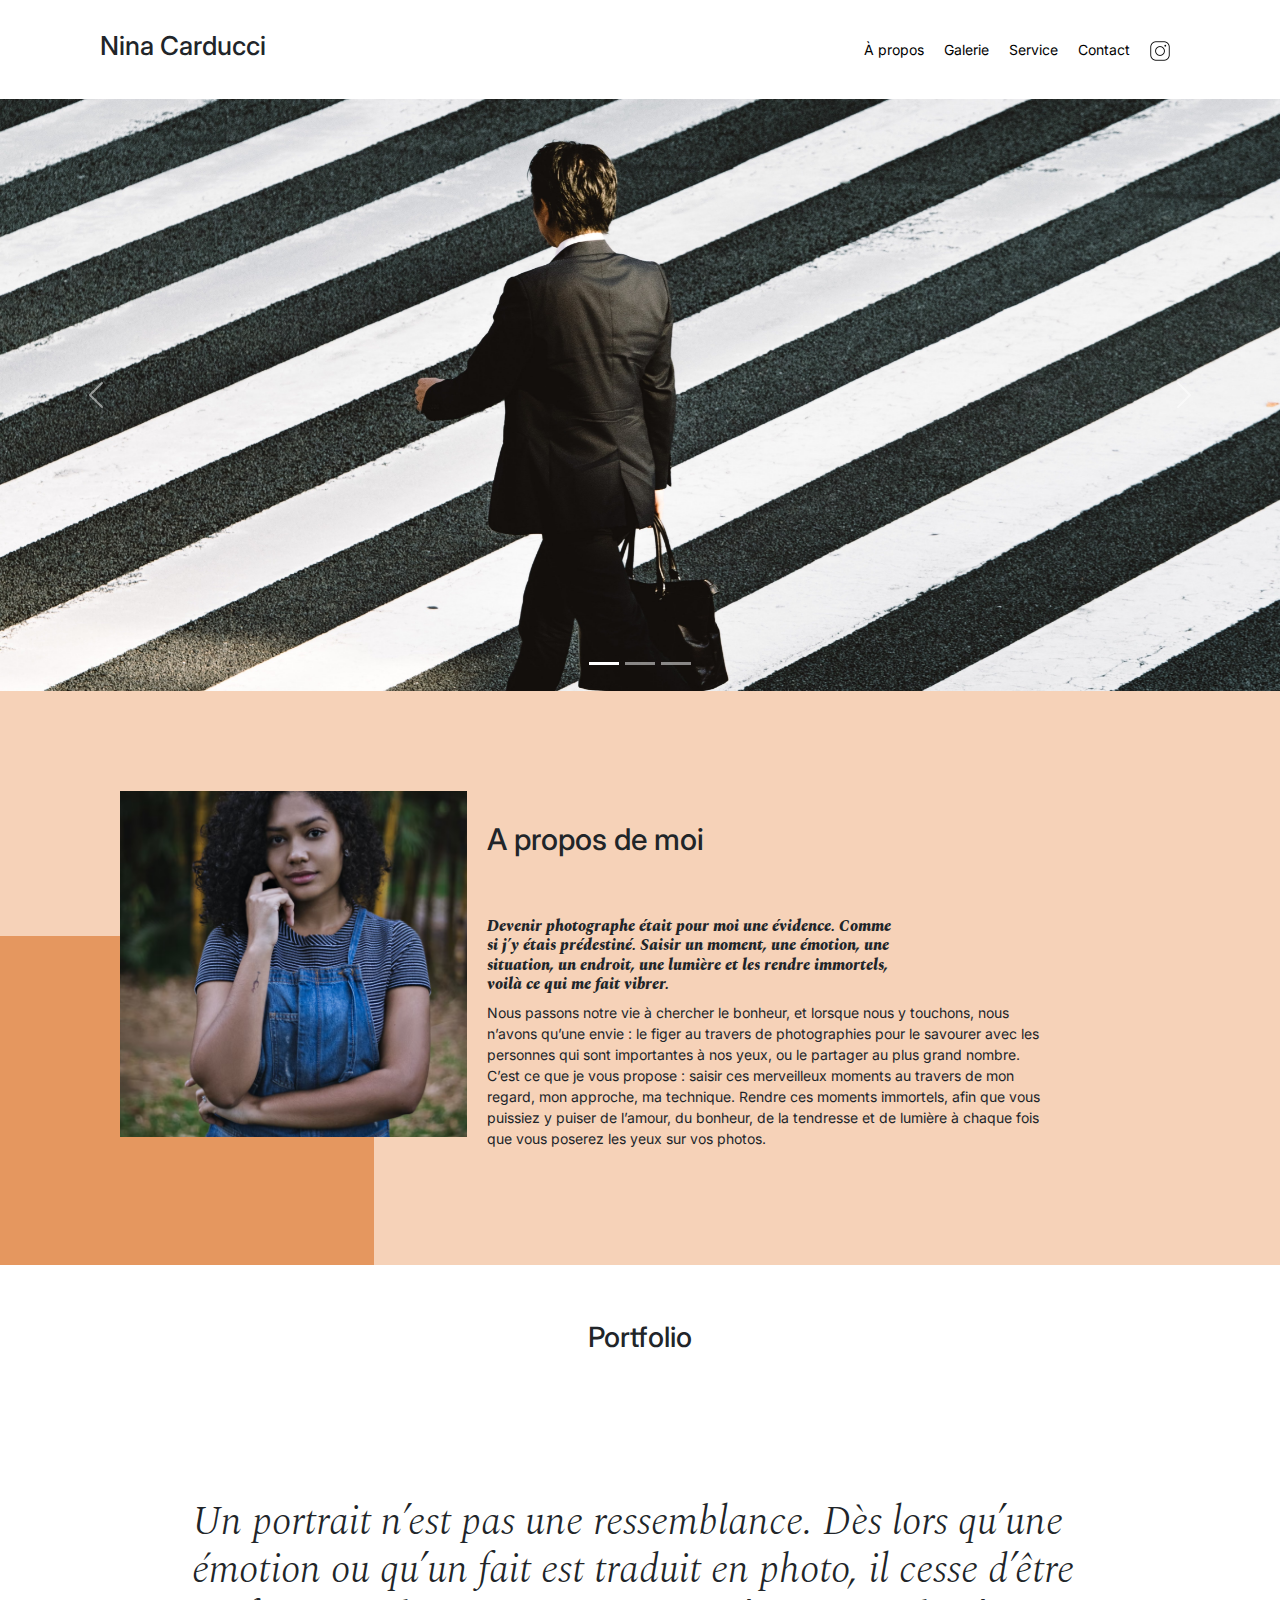
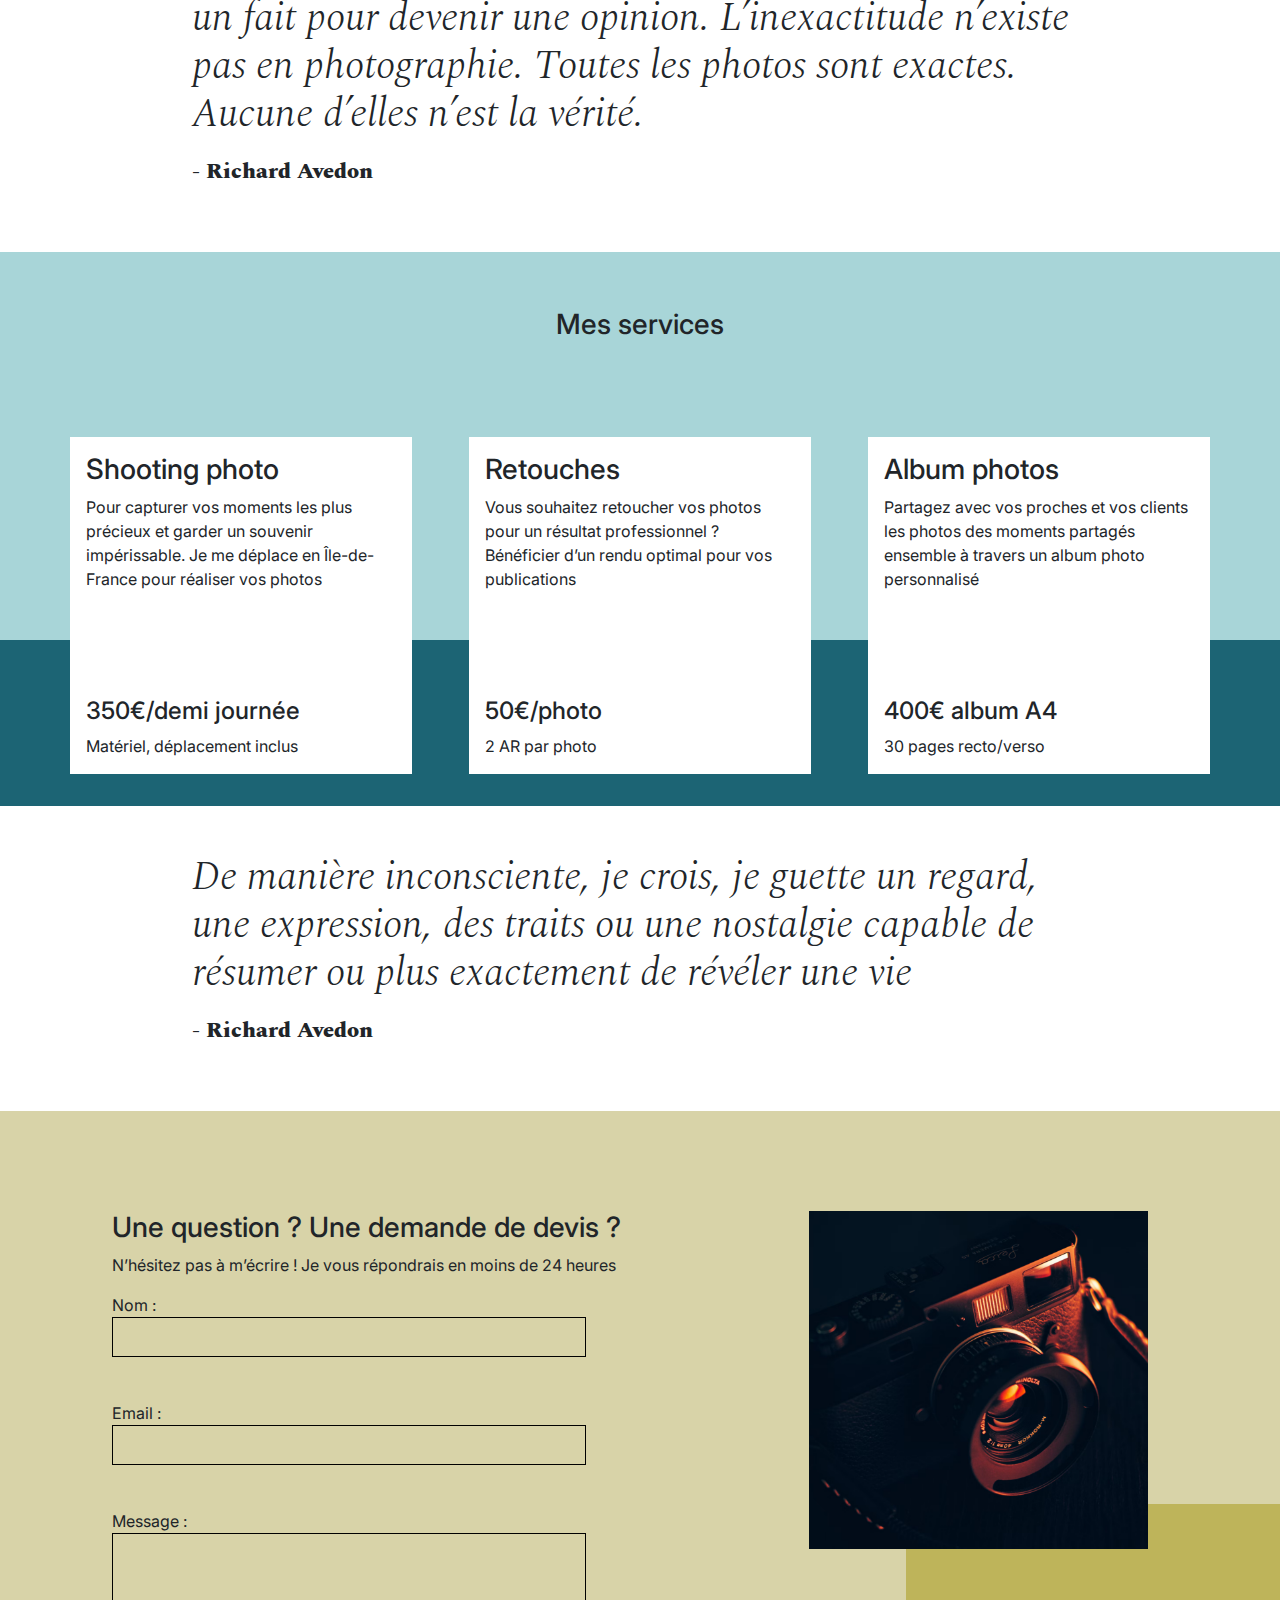
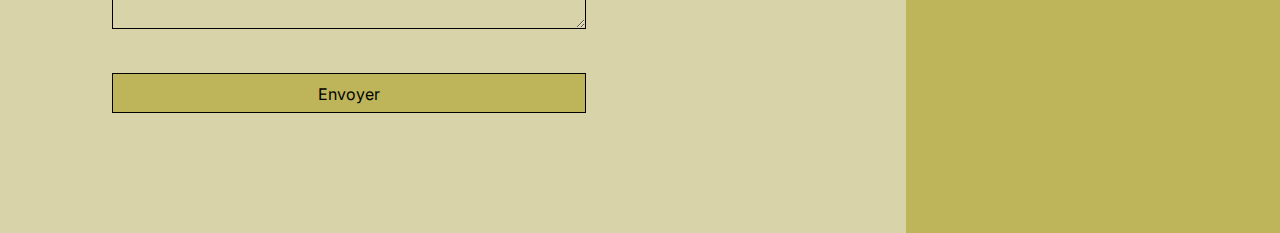
==== index.html @ 478007bf "first commit" ====
<!DOCTYPE html>
<html lang="fr">
<head>
	<meta name="viewport" content="width=device-width, initial-scale=1.0">
	<meta name="description" content="Explorez l'univers captivant de la photographie à travers l'objectif de Nina Carducci. Découvrez ses œuvres uniques et émouvantes, capturant la beauté et l'essence de moments précieux. Plongez dans ses portfolios pour un voyage visuel inoubliable.  ">
	<title>Nina Carducci - Photographe</title>
	<link rel="stylesheet" href="./assets/bootstrap/bootstrap.css">
	<link rel="stylesheet" href="./assets/style.css">
	<link rel="preconnect" href="https://fonts.googleapis.com">
	<link rel="preconnect" href="https://fonts.gstatic.com" crossorigin>
	<link href="https://fonts.googleapis.com/css2?family=Inter&family=Spectral:ital,wght@0,400;1,300;1,400;1,800&display=swap" rel="stylesheet">
	<meta charset="UTF-8">
	<script src="./assets/bootstrap/bootstrap.bundle.js"></script>
	<script src="https://code.jquery.com/jquery-3.4.1.min.js" integrity="sha256-CSXorXvZcTkaix6Yvo6HppcZGetbYMGWSFlBw8HfCJo=" crossorigin="anonymous"></script>
	<script src="./assets/maugallery.js"></script>
	<script src="./assets/scripts.js"></script>
</head>
<body>
<div class="top-header">
	<h3 class="name">Nina Carducci</h3>
	<div class="nav">   
		<ul>
			<li><a href="#about">À propos</a></li>
			<li><a href="#gallery">Galerie</a></li>
			<li><a href="#services">Service</a></li>
			<li><a href="#contact">Contact</a></li>
			<li><a class="social-link" href="https://www.instagram.com/ninacarducci.photo/?hl=fr" target="_blank"><img src="assets/images/instagram.png" alt="logo d'instagram"></a></li>
		</ul>
	</div>
</div>
<div id="header">

	<div id="carouselExampleIndicators" class="carousel slide" data-bs-ride="carousel">
		<div class="carousel-indicators">
			<button type="button" data-bs-target="#carouselExampleIndicators" data-bs-slide-to="0" class="active" aria-current="true" aria-label="Slide 1"></button>
			<button type="button" data-bs-target="#carouselExampleIndicators" data-bs-slide-to="1" aria-label="Slide 2"></button>
			<button type="button" data-bs-target="#carouselExampleIndicators" data-bs-slide-to="2" aria-label="Slide 3"></button>
		</div>
		<div class="carousel-inner">
			<div class="carousel-item active">
				<img src="./assets/images/slider/ryoji-iwata-wUZjnOv7t0g-unsplash.jpg" class="d-block w-100" alt="C'est un homme qui traverse une rue">
			</div>
			<div class="carousel-item">
				<img src="./assets/images/slider/nicholas-green-nPz8akkUmDI-unsplash.jpg" class="d-block w-100" alt="C'est une foule qui s'amuse à un concert">
			</div>
			<div class="carousel-item">
				<img src="./assets/images/slider/edward-cisneros-3_h6-1NPDGw-unsplash.jpg" class="d-block w-100" alt="Un couple de jeune mariée qui s'embrasse sur la piste de danse">
			</div>
		</div>
		<button class="carousel-control-prev" type="button" data-bs-target="#carouselExampleIndicators" data-bs-slide="prev">
			<span class="carousel-control-prev-icon" aria-hidden="true"></span>
			<span class="visually-hidden">Previous</span>
		</button>
		<button class="carousel-control-next" type="button" data-bs-target="#carouselExampleIndicators" data-bs-slide="next">
			<span class="carousel-control-next-icon" aria-hidden="true"></span>
			<span class="visually-hidden">Next</span>
		</button>
	</div>
</div>
<div id="about">
	<div class="picture left">
		<img src="./assets/images/nina.png" alt="Un portrait de Nina Carducci">
	</div>
	<div id="about-me">
		<h3 class="about-me__title">A propos de moi</h3>
		<h6 class="about-me__introduction">Devenir photographe était pour moi une évidence. Comme si j’y étais prédestiné. Saisir un moment, une émotion, une situation, un endroit, une lumière et les rendre immortels, voilà ce qui me fait vibrer.</h6>
		<p>Nous passons notre vie à chercher le bonheur, et lorsque nous y touchons, nous n’avons qu’une envie : le figer au travers de photographies pour le savourer avec les personnes qui sont importantes à nos yeux, ou le partager au plus grand nombre.
			C’est ce que je vous propose : saisir ces merveilleux moments au travers de mon regard, mon approche, ma technique. Rendre ces moments immortels, afin que vous puissiez y puiser de l’amour, du bonheur, de la tendresse et de lumière à chaque fois que vous poserez les yeux sur vos photos.</p>
	</div>
</div>
<div id="gallery">
	<h3 class="title">Portfolio</h3>
	<div class="container py-3">
		<div class="gallery" style="display: none">
			<img data-gallery-tag="Concert" class="gallery-item" src="./assets/images/gallery/concerts/aaron-paul-wnX-fXzB6Cw-unsplash.jpg" alt="C'est une salle de concert."/>
			<img data-gallery-tag="Entreprises" class="gallery-item" src="./assets/images/gallery/entreprise/ali-morshedlou-WMD64tMfc4k-unsplash.jpg" alt="Portrait d'un homme d'affaire."/>
			<img data-gallery-tag="Entreprises" class="gallery-item" src="./assets/images/gallery/entreprise/jason-goodman-tHO1_OuKbg0-unsplash.jpg" alt="Deux femmes assisent dans une réunion d'affaire."/>
			<img data-gallery-tag="Mariages" class="gallery-item" src="./assets/images/gallery/mariage/hannah-busing-RvF2R_qMpRk-unsplash.jpg" alt="Un couple marié se tenant les mains."/>
			<img data-gallery-tag="Portrait" class="gallery-item" src="./assets/images/gallery/portraits/ade-tunji-rVkhWWZFAtQ-unsplash.jpg" alt="Photographie d'un homme fermant les yeux."/>
			<img data-gallery-tag="Mariages" class="gallery-item" src="./assets/images/gallery/mariage/jakob-owens-SiniLJkXhMc-unsplash.jpg" alt="Un couple de jeune marié prenant la pose."/>
			<img data-gallery-tag="Portrait" class="gallery-item" src="./assets/images/gallery/portraits/nino-van-prattenburg--443cl1uR_8-unsplash.jpg" alt="Photographie d'une jeune femme."/>
			<img data-gallery-tag="Concert" class="gallery-item" src="./assets/images/gallery/concerts/austin-neill-hgO1wFPXl3I-unsplash.jpg" alt="Un artiste dans son concert"/>
			<img data-gallery-tag="Entreprises" class="gallery-item" src="./assets/images/gallery/entreprise/mateus-campos-felipe-Fsgzm8N0hIY-unsplash.jpg" alt="Une femme souriante travaillant sur son ordinateur."/>
		</div>
	</div>
	<div class="quote">
		<figure>
			<blockquote>
				<h1 class="quote__text">Un portrait n’est pas une ressemblance. Dès lors qu’une émotion ou qu’un fait est traduit en photo, il cesse d’être un fait pour devenir une opinion. L’inexactitude n’existe pas en photographie. Toutes les photos sont exactes. Aucune d’elles n’est la vérité.</h1>
			</blockquote>
			<figcaption class="quote__author">- Richard Avedon</figcaption>
		</figure>
	</div>
</div>
<div id="services">
	<h3 class="title">Mes services</h3>
	<div class="container">
		<div class="service">
			<div class="service__description">
				<h3>Shooting photo</h3>
				<p>Pour capturer vos moments les plus précieux et garder un souvenir impérissable. Je me déplace en Île-de-France pour réaliser vos photos</p>
			</div>
			<div class="service__price">
				<h4>350€/demi journée</h4>
				<span>Matériel, déplacement inclus</span>
			</div>

		</div>
		<div class="service">
			<div class="service__description">
				<h3>Retouches</h3>
				<p>Vous souhaitez retoucher vos photos pour un résultat professionnel ? Bénéficier d’un rendu optimal pour vos publications</p>
			</div>
			<div class="service__price">
				<h4>50€/photo</h4>
				<span>2 AR par photo</span>
			</div>
		</div>
		<div class="service">
			<div class="service__description">
				<h3>Album photos</h3>
				<p>Partagez avec vos proches et vos clients les photos des moments partagés ensemble à travers un album photo personnalisé</p>
			</div>
			<div class="service__price">
				<h4>400€ album A4</h4>
				<span>30 pages recto/verso</span>
			</div>
		</div>
	</div>
</div>
<div class="quote">
	<figure>
		<blockquote>
			<h1 class="quote__text">De manière inconsciente, je crois, je guette un regard, une expression, des traits ou une nostalgie capable de résumer ou plus exactement de révéler une vie</h1>
		</blockquote>
		<figcaption class="quote__author">- Richard Avedon</figcaption>
	</figure>
</div>
<div id="contact">
	<div class="container">
		<div class="form-container">
			<h3>Une question ? Une demande de devis ?</h3>
			<p> N’hésitez pas à m’écrire ! Je vous répondrais en moins de 24 heures</p>
			<form action="" method="post">
				<label for="nom">Nom :</label>
				<input type="text" name="nom" id="nom">
				<br>
					<label for="email">Email :</label>
					<input type="email" name="email" id="email">
				<br>
					<label for="message">Message :</label>
					<textarea name="message" id="message" cols="30" rows="10"></textarea>
				<br>
				<input type="submit" value="Envoyer"/>
			</form>
		</div>
		<div class="picture right">
			<img src="./assets/images/camera.png" alt="C'est un appareil photo">
		</div>
	</div>
</div>
</body>
</html>
---- assets/style.css ----
body {
	max-width: 1920px;
	margin: auto;
}
* {
	font-family: 'Inter';
	font-style: normal;
}
.top-header {
	background-color: white;
	position: sticky;
	top:0;
	z-index: 1000;
	display: flex;
	justify-content: space-between;
	padding-inline: 100px;
	padding-block: 30px;
	align-items: center;
}

.top-header .name {
	font-size: 26px;
}

.nav ul {
	display: flex;
	list-style-type: none;
	font-size: 14px;
	margin-bottom: 0;
}

.nav li {
	padding-inline: 10px;
}

.nav a {
	text-decoration: none;
	color: #000
}

.social-link img {
	width: 20px;
}

#about {
	display: flex;
	background-color: #F6D2B8;
	padding-inline: 100px;
	padding-block: 100px;
	position: relative;
}

.picture.left::before {
	content: ' ';
	background-color: #E5975F;
	width: 374px;
	height: 329px;
	position: absolute;
	bottom: 0;
	left: 0;
	z-index: -1;
}

.picture {
	flex: 1;
	margin: 0 20px;
	z-index: 0;
}

.picture img {
	width: 100%;

}
#about-me {
	flex: 2
}
.about-me__title {
	margin-top: 1em;
	margin-bottom: 60px;
	font-size: 30px;
}
.about-me__introduction {
	font-family: 'Spectral';
	font-weight: 800;
	font-style: italic;
	width: 60%;
}
#about-me p {
	width: 80%;
	font-size: 14px;
}

#gallery {
	/*	min-height: 100vh; */
}
.title{
	text-align: center;
	padding-block: 2em;
}
.gallery .nav {
	justify-content: center;
}
.nav-pills .nav-link.active, .nav-pills .show > .nav-link {
	color: #fff;
	background-color: #BEB45A;
	border-radius:0 ;
}
.nav-pills .nav-link {
	color: #000
}
.item-column {
	position: relative;
	margin-bottom: 0 !important;
	padding: 0;
}
.item-column::after{
	content: "";
	display: block;
	padding-bottom: 100%;

}
.gallery-item {
	position: absolute;
	width: 100%;
	height: 100%;
	object-fit: cover;
	padding: .5em;
}
.mg-prev, .mg-next {
	width: 30px;
	height: 30px;
	border-radius: 00%;
	justify-content: center;
	align-items: center;
	display: flex;
	font-size: 24px;
}

.quote {
	font-family: 'Spectral';
	font-style: italic;
	width: 70%;
	margin: auto;
	padding-block: 3em;
}
.quote__text {
	font-family: Spectral;
	font-style: italic;
	font-weight: 300;

}
.quote__author {
	font-family: Spectral;
	font-weight: 800;
	font-size: 22px;
}

#services {
	margin: auto;
	background-color: #A8D5D8 ;
	position: relative;
}
#services .container::before{
	content: ' ';
	background-color: #1C6474;
	position: absolute;
	width: 100%;
	height: 30%;
	bottom: 0;
	left: 0;
	z-index: 0;
}

#services .container {
	justify-content: space-between;
	display: flex;
	padding : 2em 0;

}

.service {
	background-color: white;
	max-width: 390px;
	width: 30%;
	height: 337px;
	padding: 1em;
	display: flex;
	flex-direction: column;
	justify-content: space-between;
	z-index: 1;
}

#contact {
	margin: auto;
	background-color: #D8D3A8 ;
	position: relative;
	padding-inline: 100px;
	padding-block: 100px;
}

#contact .container {
	display: flex;
}
.picture.right::before {
	content: ' ';
	background-color: #BEB45A;
	width: 374px;
	height: 329px;
	position: absolute;
	bottom: 0;
	right: 0;
	z-index: -1;
}
.form-container {
	flex : 2;

}
form {
	display: flex;
	flex-direction: column;
	width: 70%;
	align-items: flex-start;
}

form input {
	width: 100%;
	background-color: transparent;
	border: solid 1px;
	height: 2.5em;
	margin-bottom: 20px;
}

form textarea {
	width: 100%;
	background-color: transparent;
	border: solid 1px;
	height: 5em;
	line-height: 2.5em;
	font-size: 1.2em;
	margin-bottom: 20px;
}
input[type="submit"] {
	background-color: #BEB45A;
	padding: .5em 1em
}

@media all and (max-width: 1180px) {
	.picture {
		flex : 2;
	}
	#about, #contact .container {
		align-items: center;
	}
	.about-me__title {
		margin-top: 0;
		margin-bottom: 1em;
	}
	#about-me h6, #about-me p {
		width: 100%;
	}
}

@media all and (max-width: 1000px) {
	#about{
		flex-direction: column;

	}
	.picture {
		width: 50%;
	}
	.picture.left::before {
		width: 100%;
		height: 30%;
		position: absolute;
		bottom: auto;
		top: 0;
		left: 0;
		z-index: -1;
	}
	.about-me__title{
		text-align: center;
		margin-top: 1em;
	}
	#services .container {
		flex-direction: column;
	}
	.service {
		width: 100%;
		max-width: 100%;
		height: auto;
		margin: 2em 0
	}
	.service__description{
		margin-bottom: 1em;
	}

	#services .container::before{
		width: 30%;
		height: 100%;
		bottom: 0;
		right: 0;
		left: auto;
		z-index: 0;
	}

	#contact .container {
		flex-direction: column;
	}
	#contact .picture.right {
		margin-top: 1em;
	}
	.picture.right::before {
		width: 100%;
		height: 30%;
		position: absolute;
		bottom: 0;
		right: 0;
		z-index: -1;
	}
}

@media all and (max-width: 650px) {
	.top-header {
		flex-direction: column;
		padding-inline: 0;
	}
	.top-header .nav, .top-header .nav ul {
		width: 100%;
		padding: 0 0 0 0;
	}
	.top-header .nav li {
		flex: 1;
		padding-block: 1em;
		text-align: center;
	}
	.picture.left::before, .picture.right::before {
		height: 150px;
	}
	#services .container {
		align-items: center;
	}
	.service {
		max-width: 90%;
	}
	#about, #contact {
		padding-inline: 2em;
		padding-block: 2em;
	}
	form {
		width: 100%;
	}
	.picture {
		width: 80%;
	}
}
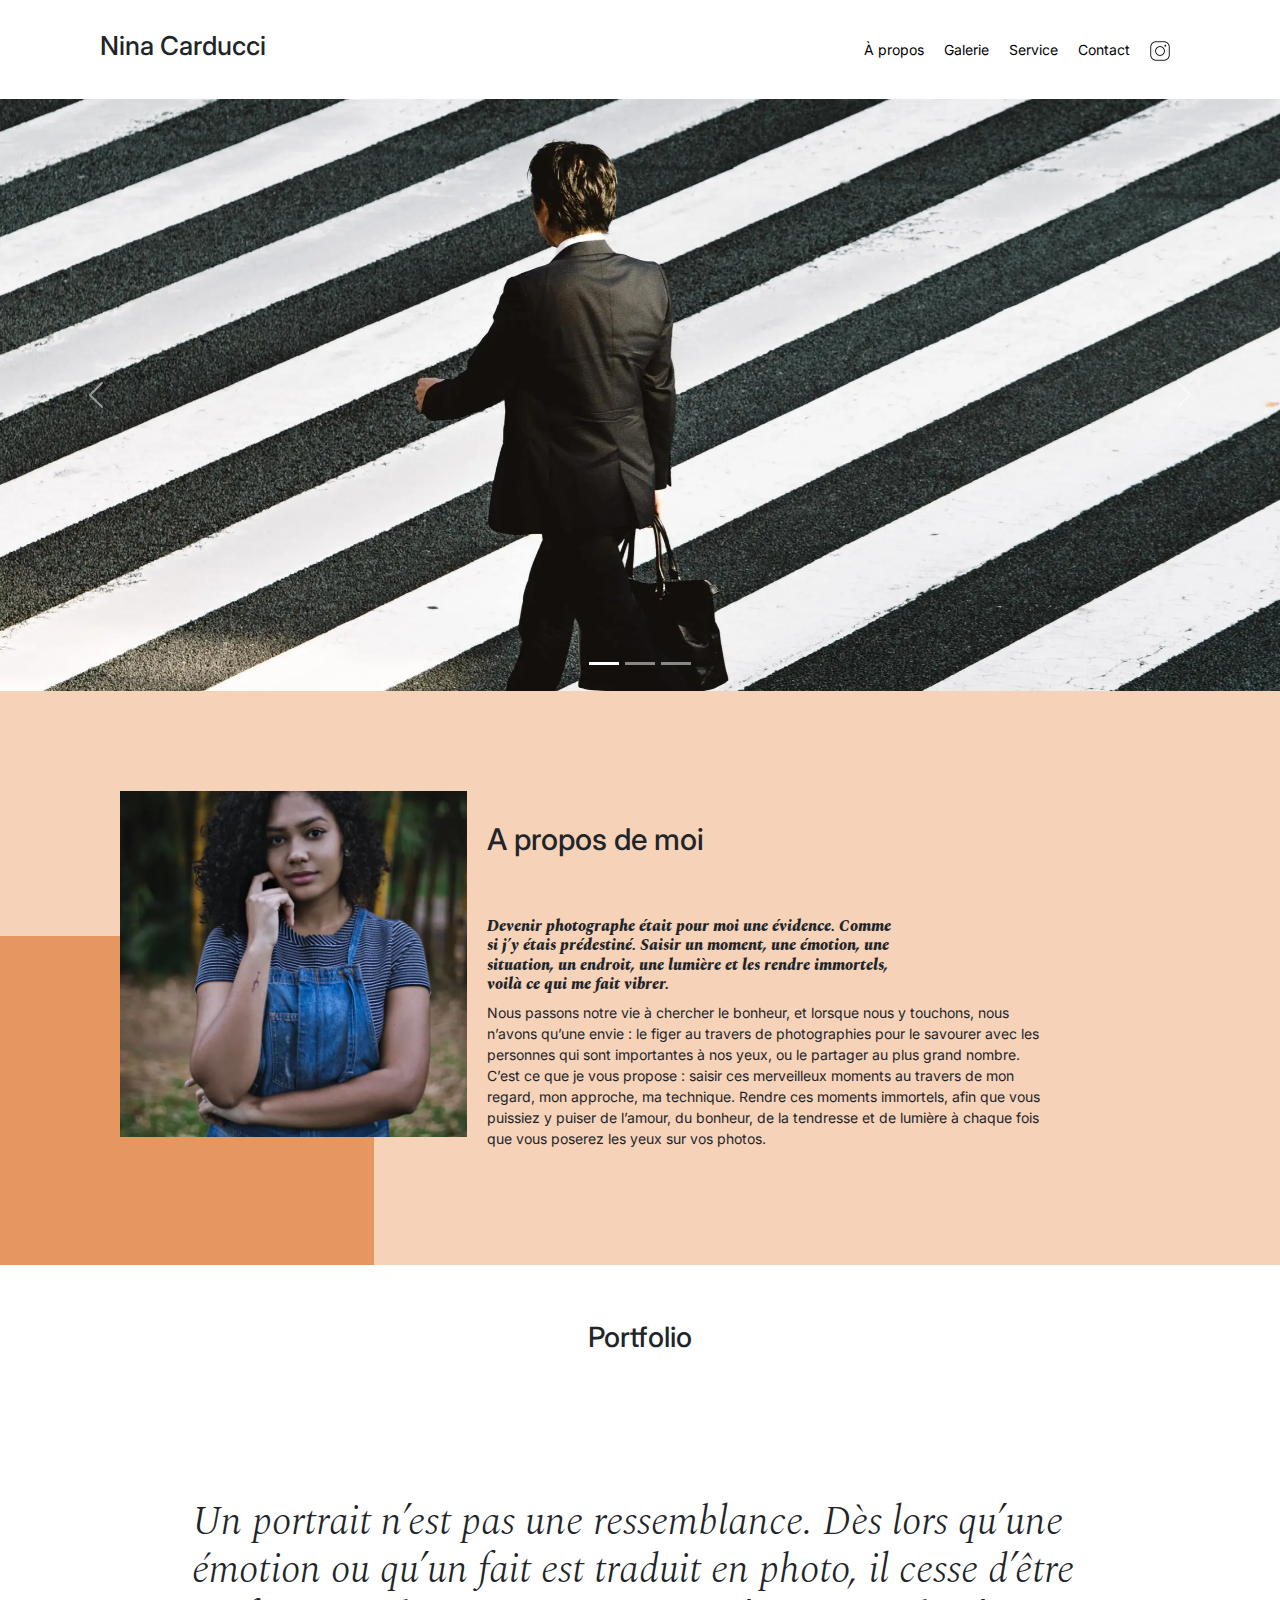
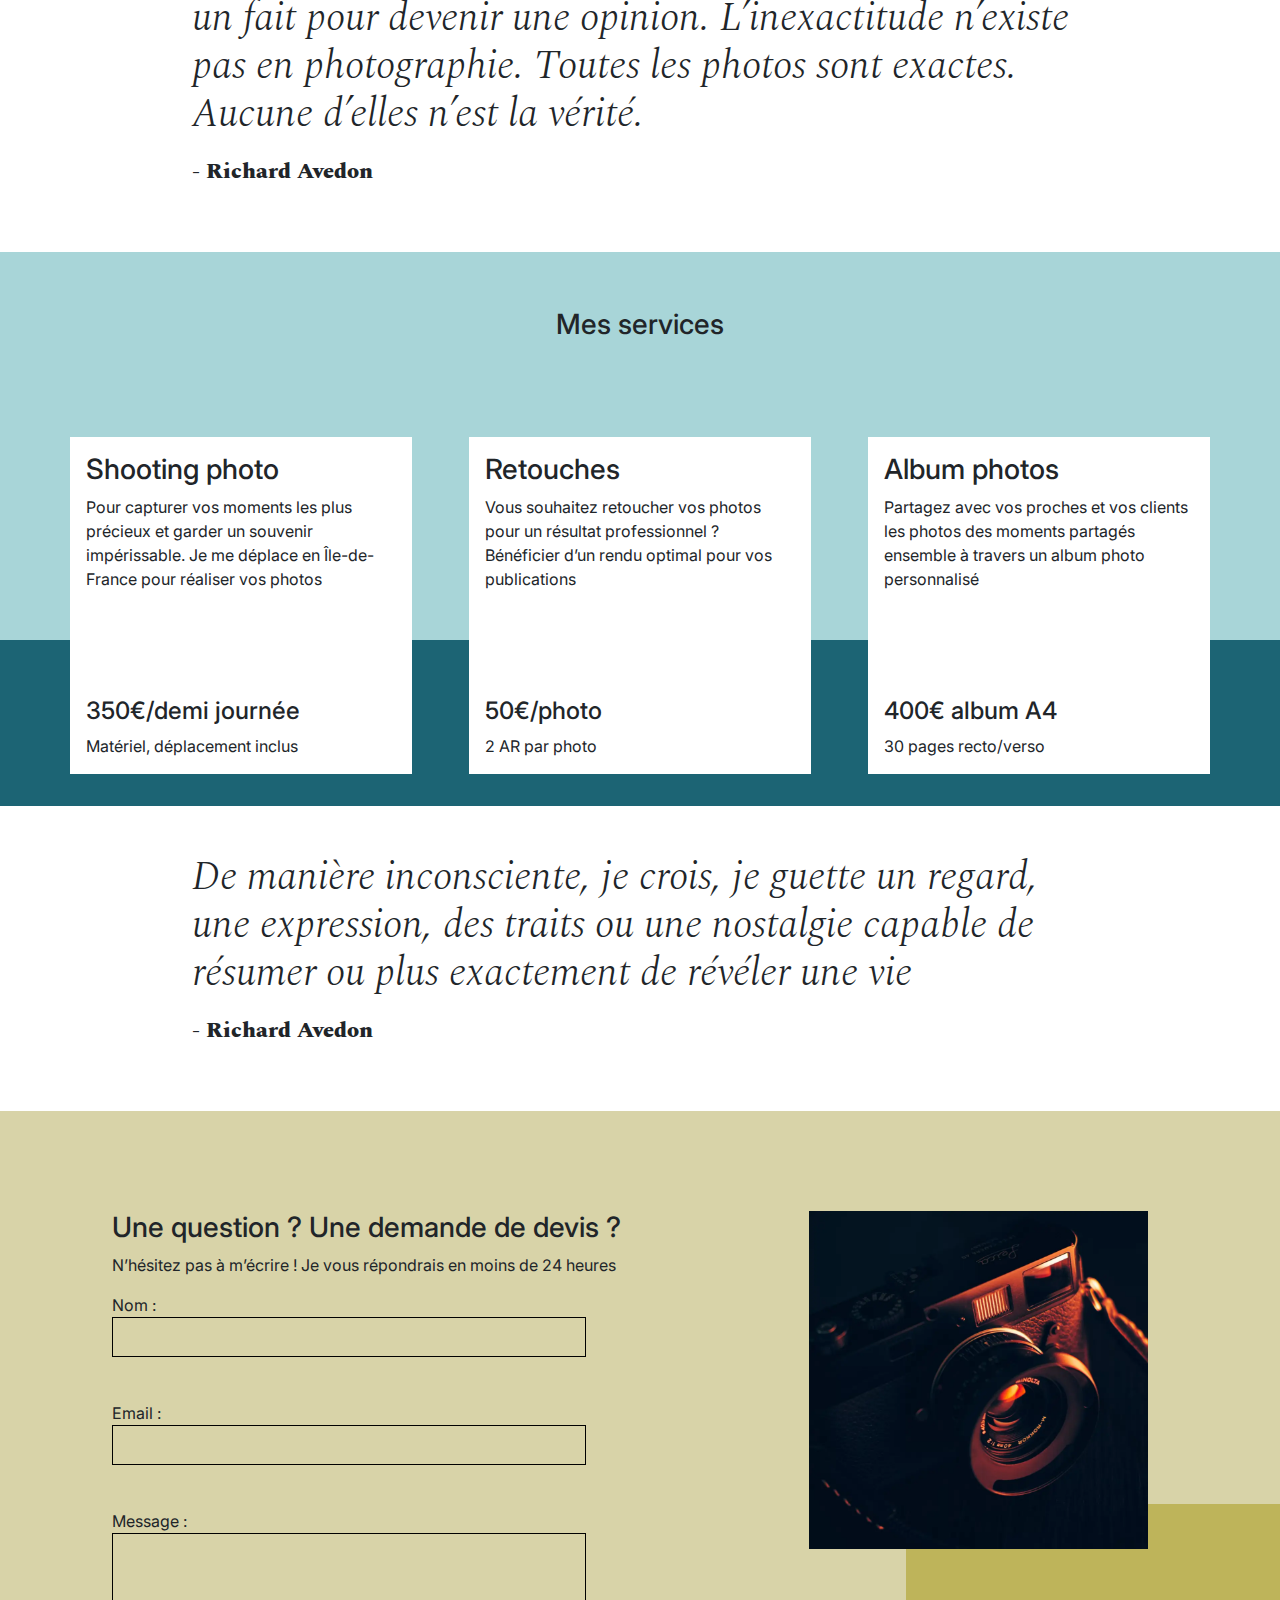
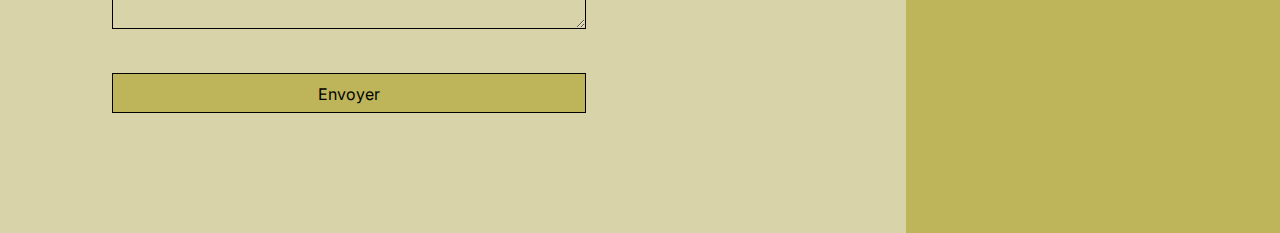
==== commit 75579837: "feat image compressé + format webp" ====
--- a/index.html
+++ b/index.html
@@ -1,163 +1,291 @@
 <!DOCTYPE html>
 <html lang="fr">
-<head>
-	<meta name="viewport" content="width=device-width, initial-scale=1.0">
-	<meta name="description" content="Explorez l'univers captivant de la photographie à travers l'objectif de Nina Carducci. Découvrez ses œuvres uniques et émouvantes, capturant la beauté et l'essence de moments précieux. Plongez dans ses portfolios pour un voyage visuel inoubliable.  ">
-	<title>Nina Carducci - Photographe</title>
-	<link rel="stylesheet" href="./assets/bootstrap/bootstrap.css">
-	<link rel="stylesheet" href="./assets/style.css">
-	<link rel="preconnect" href="https://fonts.googleapis.com">
-	<link rel="preconnect" href="https://fonts.gstatic.com" crossorigin>
-	<link href="https://fonts.googleapis.com/css2?family=Inter&family=Spectral:ital,wght@0,400;1,300;1,400;1,800&display=swap" rel="stylesheet">
-	<meta charset="UTF-8">
-	<script src="./assets/bootstrap/bootstrap.bundle.js"></script>
-	<script src="https://code.jquery.com/jquery-3.4.1.min.js" integrity="sha256-CSXorXvZcTkaix6Yvo6HppcZGetbYMGWSFlBw8HfCJo=" crossorigin="anonymous"></script>
-	<script src="./assets/maugallery.js"></script>
-	<script src="./assets/scripts.js"></script>
-</head>
-<body>
-<div class="top-header">
-	<h3 class="name">Nina Carducci</h3>
-	<div class="nav">   
-		<ul>
-			<li><a href="#about">À propos</a></li>
-			<li><a href="#gallery">Galerie</a></li>
-			<li><a href="#services">Service</a></li>
-			<li><a href="#contact">Contact</a></li>
-			<li><a class="social-link" href="https://www.instagram.com/ninacarducci.photo/?hl=fr" target="_blank"><img src="assets/images/instagram.png" alt="logo d'instagram"></a></li>
-		</ul>
-	</div>
-</div>
-<div id="header">
-
-	<div id="carouselExampleIndicators" class="carousel slide" data-bs-ride="carousel">
-		<div class="carousel-indicators">
-			<button type="button" data-bs-target="#carouselExampleIndicators" data-bs-slide-to="0" class="active" aria-current="true" aria-label="Slide 1"></button>
-			<button type="button" data-bs-target="#carouselExampleIndicators" data-bs-slide-to="1" aria-label="Slide 2"></button>
-			<button type="button" data-bs-target="#carouselExampleIndicators" data-bs-slide-to="2" aria-label="Slide 3"></button>
-		</div>
-		<div class="carousel-inner">
-			<div class="carousel-item active">
-				<img src="./assets/images/slider/ryoji-iwata-wUZjnOv7t0g-unsplash.jpg" class="d-block w-100" alt="C'est un homme qui traverse une rue">
-			</div>
-			<div class="carousel-item">
-				<img src="./assets/images/slider/nicholas-green-nPz8akkUmDI-unsplash.jpg" class="d-block w-100" alt="C'est une foule qui s'amuse à un concert">
-			</div>
-			<div class="carousel-item">
-				<img src="./assets/images/slider/edward-cisneros-3_h6-1NPDGw-unsplash.jpg" class="d-block w-100" alt="Un couple de jeune mariée qui s'embrasse sur la piste de danse">
-			</div>
-		</div>
-		<button class="carousel-control-prev" type="button" data-bs-target="#carouselExampleIndicators" data-bs-slide="prev">
-			<span class="carousel-control-prev-icon" aria-hidden="true"></span>
-			<span class="visually-hidden">Previous</span>
-		</button>
-		<button class="carousel-control-next" type="button" data-bs-target="#carouselExampleIndicators" data-bs-slide="next">
-			<span class="carousel-control-next-icon" aria-hidden="true"></span>
-			<span class="visually-hidden">Next</span>
-		</button>
-	</div>
-</div>
-<div id="about">
-	<div class="picture left">
-		<img src="./assets/images/nina.png" alt="Un portrait de Nina Carducci">
-	</div>
-	<div id="about-me">
-		<h3 class="about-me__title">A propos de moi</h3>
-		<h6 class="about-me__introduction">Devenir photographe était pour moi une évidence. Comme si j’y étais prédestiné. Saisir un moment, une émotion, une situation, un endroit, une lumière et les rendre immortels, voilà ce qui me fait vibrer.</h6>
-		<p>Nous passons notre vie à chercher le bonheur, et lorsque nous y touchons, nous n’avons qu’une envie : le figer au travers de photographies pour le savourer avec les personnes qui sont importantes à nos yeux, ou le partager au plus grand nombre.
-			C’est ce que je vous propose : saisir ces merveilleux moments au travers de mon regard, mon approche, ma technique. Rendre ces moments immortels, afin que vous puissiez y puiser de l’amour, du bonheur, de la tendresse et de lumière à chaque fois que vous poserez les yeux sur vos photos.</p>
-	</div>
-</div>
-<div id="gallery">
-	<h3 class="title">Portfolio</h3>
-	<div class="container py-3">
-		<div class="gallery" style="display: none">
-			<img data-gallery-tag="Concert" class="gallery-item" src="./assets/images/gallery/concerts/aaron-paul-wnX-fXzB6Cw-unsplash.jpg" alt="C'est une salle de concert."/>
-			<img data-gallery-tag="Entreprises" class="gallery-item" src="./assets/images/gallery/entreprise/ali-morshedlou-WMD64tMfc4k-unsplash.jpg" alt="Portrait d'un homme d'affaire."/>
-			<img data-gallery-tag="Entreprises" class="gallery-item" src="./assets/images/gallery/entreprise/jason-goodman-tHO1_OuKbg0-unsplash.jpg" alt="Deux femmes assisent dans une réunion d'affaire."/>
-			<img data-gallery-tag="Mariages" class="gallery-item" src="./assets/images/gallery/mariage/hannah-busing-RvF2R_qMpRk-unsplash.jpg" alt="Un couple marié se tenant les mains."/>
-			<img data-gallery-tag="Portrait" class="gallery-item" src="./assets/images/gallery/portraits/ade-tunji-rVkhWWZFAtQ-unsplash.jpg" alt="Photographie d'un homme fermant les yeux."/>
-			<img data-gallery-tag="Mariages" class="gallery-item" src="./assets/images/gallery/mariage/jakob-owens-SiniLJkXhMc-unsplash.jpg" alt="Un couple de jeune marié prenant la pose."/>
-			<img data-gallery-tag="Portrait" class="gallery-item" src="./assets/images/gallery/portraits/nino-van-prattenburg--443cl1uR_8-unsplash.jpg" alt="Photographie d'une jeune femme."/>
-			<img data-gallery-tag="Concert" class="gallery-item" src="./assets/images/gallery/concerts/austin-neill-hgO1wFPXl3I-unsplash.jpg" alt="Un artiste dans son concert"/>
-			<img data-gallery-tag="Entreprises" class="gallery-item" src="./assets/images/gallery/entreprise/mateus-campos-felipe-Fsgzm8N0hIY-unsplash.jpg" alt="Une femme souriante travaillant sur son ordinateur."/>
-		</div>
-	</div>
-	<div class="quote">
-		<figure>
-			<blockquote>
-				<h1 class="quote__text">Un portrait n’est pas une ressemblance. Dès lors qu’une émotion ou qu’un fait est traduit en photo, il cesse d’être un fait pour devenir une opinion. L’inexactitude n’existe pas en photographie. Toutes les photos sont exactes. Aucune d’elles n’est la vérité.</h1>
-			</blockquote>
-			<figcaption class="quote__author">- Richard Avedon</figcaption>
-		</figure>
-	</div>
-</div>
-<div id="services">
-	<h3 class="title">Mes services</h3>
-	<div class="container">
-		<div class="service">
-			<div class="service__description">
-				<h3>Shooting photo</h3>
-				<p>Pour capturer vos moments les plus précieux et garder un souvenir impérissable. Je me déplace en Île-de-France pour réaliser vos photos</p>
-			</div>
-			<div class="service__price">
-				<h4>350€/demi journée</h4>
-				<span>Matériel, déplacement inclus</span>
-			</div>
-
-		</div>
-		<div class="service">
-			<div class="service__description">
-				<h3>Retouches</h3>
-				<p>Vous souhaitez retoucher vos photos pour un résultat professionnel ? Bénéficier d’un rendu optimal pour vos publications</p>
-			</div>
-			<div class="service__price">
-				<h4>50€/photo</h4>
-				<span>2 AR par photo</span>
-			</div>
-		</div>
-		<div class="service">
-			<div class="service__description">
-				<h3>Album photos</h3>
-				<p>Partagez avec vos proches et vos clients les photos des moments partagés ensemble à travers un album photo personnalisé</p>
-			</div>
-			<div class="service__price">
-				<h4>400€ album A4</h4>
-				<span>30 pages recto/verso</span>
-			</div>
-		</div>
-	</div>
-</div>
-<div class="quote">
-	<figure>
-		<blockquote>
-			<h1 class="quote__text">De manière inconsciente, je crois, je guette un regard, une expression, des traits ou une nostalgie capable de résumer ou plus exactement de révéler une vie</h1>
-		</blockquote>
-		<figcaption class="quote__author">- Richard Avedon</figcaption>
-	</figure>
-</div>
-<div id="contact">
-	<div class="container">
-		<div class="form-container">
-			<h3>Une question ? Une demande de devis ?</h3>
-			<p> N’hésitez pas à m’écrire ! Je vous répondrais en moins de 24 heures</p>
-			<form action="" method="post">
-				<label for="nom">Nom :</label>
-				<input type="text" name="nom" id="nom">
-				<br>
-					<label for="email">Email :</label>
-					<input type="email" name="email" id="email">
-				<br>
-					<label for="message">Message :</label>
-					<textarea name="message" id="message" cols="30" rows="10"></textarea>
-				<br>
-				<input type="submit" value="Envoyer"/>
-			</form>
-		</div>
-		<div class="picture right">
-			<img src="./assets/images/camera.png" alt="C'est un appareil photo">
-		</div>
-	</div>
-</div>
-</body>
+    <head>
+        <meta name="viewport" content="width=device-width, initial-scale=1.0" />
+        <meta
+            name="description"
+            content="Explorez l'univers captivant de la photographie à travers l'objectif de Nina Carducci. Découvrez ses œuvres uniques et émouvantes, capturant la beauté et l'essence de moments précieux. Plongez dans ses portfolios pour un voyage visuel inoubliable.  "
+        />
+        <title>Nina Carducci - Photographe</title>
+        <link rel="stylesheet" href="./assets/bootstrap/bootstrap.css" />
+        <link rel="stylesheet" href="./assets/style.css" />
+        <link rel="preconnect" href="https://fonts.googleapis.com" />
+        <link rel="preconnect" href="https://fonts.gstatic.com" crossorigin />
+        <link
+            href="https://fonts.googleapis.com/css2?family=Inter&family=Spectral:ital,wght@0,400;1,300;1,400;1,800&display=swap"
+            rel="stylesheet"
+        />
+        <meta charset="UTF-8" />
+        <script src="./assets/bootstrap/bootstrap.bundle.js"></script>
+        <script
+            src="https://code.jquery.com/jquery-3.4.1.min.js"
+            integrity="sha256-CSXorXvZcTkaix6Yvo6HppcZGetbYMGWSFlBw8HfCJo="
+            crossorigin="anonymous"
+        ></script>
+        <script src="./assets/maugallery.js"></script>
+        <script src="./assets/scripts.js"></script>
+    </head>
+    <body>
+        <div class="top-header">
+            <h3 class="name">Nina Carducci</h3>
+            <div class="nav">
+                <ul>
+                    <li><a href="#about">À propos</a></li>
+                    <li><a href="#gallery">Galerie</a></li>
+                    <li><a href="#services">Service</a></li>
+                    <li><a href="#contact">Contact</a></li>
+                    <li>
+                        <a
+                            class="social-link"
+                            href="https://www.instagram.com/ninacarducci.photo/?hl=fr"
+                            target="_blank"
+                            ><img src="assets/images/instagram.webp" alt="logo d'instagram"
+                        /></a>
+                    </li>
+                </ul>
+            </div>
+        </div>
+        <div id="header">
+            <div id="carouselExampleIndicators" class="carousel slide" data-bs-ride="carousel">
+                <div class="carousel-indicators">
+                    <button
+                        type="button"
+                        data-bs-target="#carouselExampleIndicators"
+                        data-bs-slide-to="0"
+                        class="active"
+                        aria-current="true"
+                        aria-label="Slide 1"
+                    ></button>
+                    <button
+                        type="button"
+                        data-bs-target="#carouselExampleIndicators"
+                        data-bs-slide-to="1"
+                        aria-label="Slide 2"
+                    ></button>
+                    <button
+                        type="button"
+                        data-bs-target="#carouselExampleIndicators"
+                        data-bs-slide-to="2"
+                        aria-label="Slide 3"
+                    ></button>
+                </div>
+                <div class="carousel-inner">
+                    <div class="carousel-item active">
+                        <img
+                            src="./assets/images/slider/ryoji-iwata-wUZjnOv7t0g-unsplash.webp"
+                            class="d-block w-100"
+                            alt="C'est un homme qui traverse une rue"
+                        />
+                    </div>
+                    <div class="carousel-item">
+                        <img
+                            src="./assets/images/slider/nicholas-green-nPz8akkUmDI-unsplash.webp"
+                            class="d-block w-100"
+                            alt="C'est une foule qui s'amuse à un concert"
+                        />
+                    </div>
+                    <div class="carousel-item">
+                        <img
+                            src="./assets/images/slider/edward-cisneros-3_h6-1NPDGw-unsplash.webp"
+                            class="d-block w-100"
+                            alt="Un couple de jeune mariée qui s'embrasse sur la piste de danse"
+                        />
+                    </div>
+                </div>
+                <button
+                    class="carousel-control-prev"
+                    type="button"
+                    data-bs-target="#carouselExampleIndicators"
+                    data-bs-slide="prev"
+                >
+                    <span class="carousel-control-prev-icon" aria-hidden="true"></span>
+                    <span class="visually-hidden">Previous</span>
+                </button>
+                <button
+                    class="carousel-control-next"
+                    type="button"
+                    data-bs-target="#carouselExampleIndicators"
+                    data-bs-slide="next"
+                >
+                    <span class="carousel-control-next-icon" aria-hidden="true"></span>
+                    <span class="visually-hidden">Next</span>
+                </button>
+            </div>
+        </div>
+        <div id="about">
+            <div class="picture left">
+                <img src="./assets/images/nina.webp" alt="Un portrait de Nina Carducci" />
+            </div>
+            <div id="about-me">
+                <h3 class="about-me__title">A propos de moi</h3>
+                <h6 class="about-me__introduction">
+                    Devenir photographe était pour moi une évidence. Comme si j’y étais prédestiné.
+                    Saisir un moment, une émotion, une situation, un endroit, une lumière et les
+                    rendre immortels, voilà ce qui me fait vibrer.
+                </h6>
+                <p>
+                    Nous passons notre vie à chercher le bonheur, et lorsque nous y touchons, nous
+                    n’avons qu’une envie : le figer au travers de photographies pour le savourer
+                    avec les personnes qui sont importantes à nos yeux, ou le partager au plus grand
+                    nombre. C’est ce que je vous propose : saisir ces merveilleux moments au travers
+                    de mon regard, mon approche, ma technique. Rendre ces moments immortels, afin
+                    que vous puissiez y puiser de l’amour, du bonheur, de la tendresse et de lumière
+                    à chaque fois que vous poserez les yeux sur vos photos.
+                </p>
+            </div>
+        </div>
+        <div id="gallery">
+            <h3 class="title">Portfolio</h3>
+            <div class="container py-3">
+                <div class="gallery" style="display: none">
+                    <img
+                        data-gallery-tag="Concert"
+                        class="gallery-item"
+                        src="./assets/images/gallery/concerts/aaron-paul-wnX-fXzB6Cw-unsplash.webp"
+                        alt="salle de concert"
+                    />
+                    <img
+                        data-gallery-tag="Entreprises"
+                        class="gallery-item"
+                        src="./assets/images/gallery/entreprise/ali-morshedlou-WMD64tMfc4k-unsplash.webp"
+                        alt="Portrait d'un homme d'affaire."
+                    />
+                    <img
+                        data-gallery-tag="Entreprises"
+                        class="gallery-item"
+                        src="./assets/images/gallery/entreprise/jason-goodman-tHO1_OuKbg0-unsplash.webp"
+                        alt="Deux femmes assisent dans une réunion d'affaire."
+                    />
+                    <img
+                        data-gallery-tag="Mariages"
+                        class="gallery-item"
+                        src="./assets/images/gallery/mariage/hannah-busing-RvF2R_qMpRk-unsplash.webp"
+                        alt="Un couple marié se tenant les mains."
+                    />
+                    <img
+                        data-gallery-tag="Portrait"
+                        class="gallery-item"
+                        src="./assets/images/gallery/portraits/ade-tunji-rVkhWWZFAtQ-unsplash.webp"
+                        alt="Photographie d'un homme fermant les yeux."
+                    />
+                    <img
+                        data-gallery-tag="Mariages"
+                        class="gallery-item"
+                        src="./assets/images/gallery/mariage/jakob-owens-SiniLJkXhMc-unsplash.webp"
+                        alt="Un couple de jeune marié prenant la pose."
+                    />
+                    <img
+                        data-gallery-tag="Portrait"
+                        class="gallery-item"
+                        src="./assets/images/gallery/portraits/nino-van-prattenburg--443cl1uR_8-unsplash.webp"
+                        alt="Photographie d'une jeune femme."
+                    />
+                    <img
+                        data-gallery-tag="Concert"
+                        class="gallery-item"
+                        src="./assets/images/gallery/concerts/austin-neill-hgO1wFPXl3I-unsplash.webp"
+                        alt="Un artiste dans son concert"
+                    />
+                    <img
+                        data-gallery-tag="Entreprises"
+                        class="gallery-item"
+                        src="./assets/images/gallery/entreprise/mateus-campos-felipe-Fsgzm8N0hIY-unsplash.webp"
+                        alt="Une femme souriante travaillant sur son ordinateur."
+                    />
+                </div>
+            </div>
+            <div class="quote">
+                <figure>
+                    <blockquote>
+                        <h1 class="quote__text">
+                            Un portrait n’est pas une ressemblance. Dès lors qu’une émotion ou qu’un
+                            fait est traduit en photo, il cesse d’être un fait pour devenir une
+                            opinion. L’inexactitude n’existe pas en photographie. Toutes les photos
+                            sont exactes. Aucune d’elles n’est la vérité.
+                        </h1>
+                    </blockquote>
+                    <figcaption class="quote__author">- Richard Avedon</figcaption>
+                </figure>
+            </div>
+        </div>
+        <div id="services">
+            <h3 class="title">Mes services</h3>
+            <div class="container">
+                <div class="service">
+                    <div class="service__description">
+                        <h3>Shooting photo</h3>
+                        <p>
+                            Pour capturer vos moments les plus précieux et garder un souvenir
+                            impérissable. Je me déplace en Île-de-France pour réaliser vos photos
+                        </p>
+                    </div>
+                    <div class="service__price">
+                        <h4>350€/demi journée</h4>
+                        <span>Matériel, déplacement inclus</span>
+                    </div>
+                </div>
+                <div class="service">
+                    <div class="service__description">
+                        <h3>Retouches</h3>
+                        <p>
+                            Vous souhaitez retoucher vos photos pour un résultat professionnel ?
+                            Bénéficier d’un rendu optimal pour vos publications
+                        </p>
+                    </div>
+                    <div class="service__price">
+                        <h4>50€/photo</h4>
+                        <span>2 AR par photo</span>
+                    </div>
+                </div>
+                <div class="service">
+                    <div class="service__description">
+                        <h3>Album photos</h3>
+                        <p>
+                            Partagez avec vos proches et vos clients les photos des moments partagés
+                            ensemble à travers un album photo personnalisé
+                        </p>
+                    </div>
+                    <div class="service__price">
+                        <h4>400€ album A4</h4>
+                        <span>30 pages recto/verso</span>
+                    </div>
+                </div>
+            </div>
+        </div>
+        <div class="quote">
+            <figure>
+                <blockquote>
+                    <h1 class="quote__text">
+                        De manière inconsciente, je crois, je guette un regard, une expression, des
+                        traits ou une nostalgie capable de résumer ou plus exactement de révéler une
+                        vie
+                    </h1>
+                </blockquote>
+                <figcaption class="quote__author">- Richard Avedon</figcaption>
+            </figure>
+        </div>
+        <div id="contact">
+            <div class="container">
+                <div class="form-container">
+                    <h3>Une question ? Une demande de devis ?</h3>
+                    <p>N’hésitez pas à m’écrire ! Je vous répondrais en moins de 24 heures</p>
+                    <form action="" method="post">
+                        <label for="nom">Nom :</label>
+                        <input type="text" name="nom" id="nom" />
+                        <br />
+                        <label for="email">Email :</label>
+                        <input type="email" name="email" id="email" />
+                        <br />
+                        <label for="message">Message :</label>
+                        <textarea name="message" id="message" cols="30" rows="10"></textarea>
+                        <br />
+                        <input type="submit" value="Envoyer" />
+                    </form>
+                </div>
+                <div class="picture right">
+                    <img src="./assets/images/camera.webp" alt="un appareil photo" />
+                </div>
+            </div>
+        </div>
+    </body>
 </html>
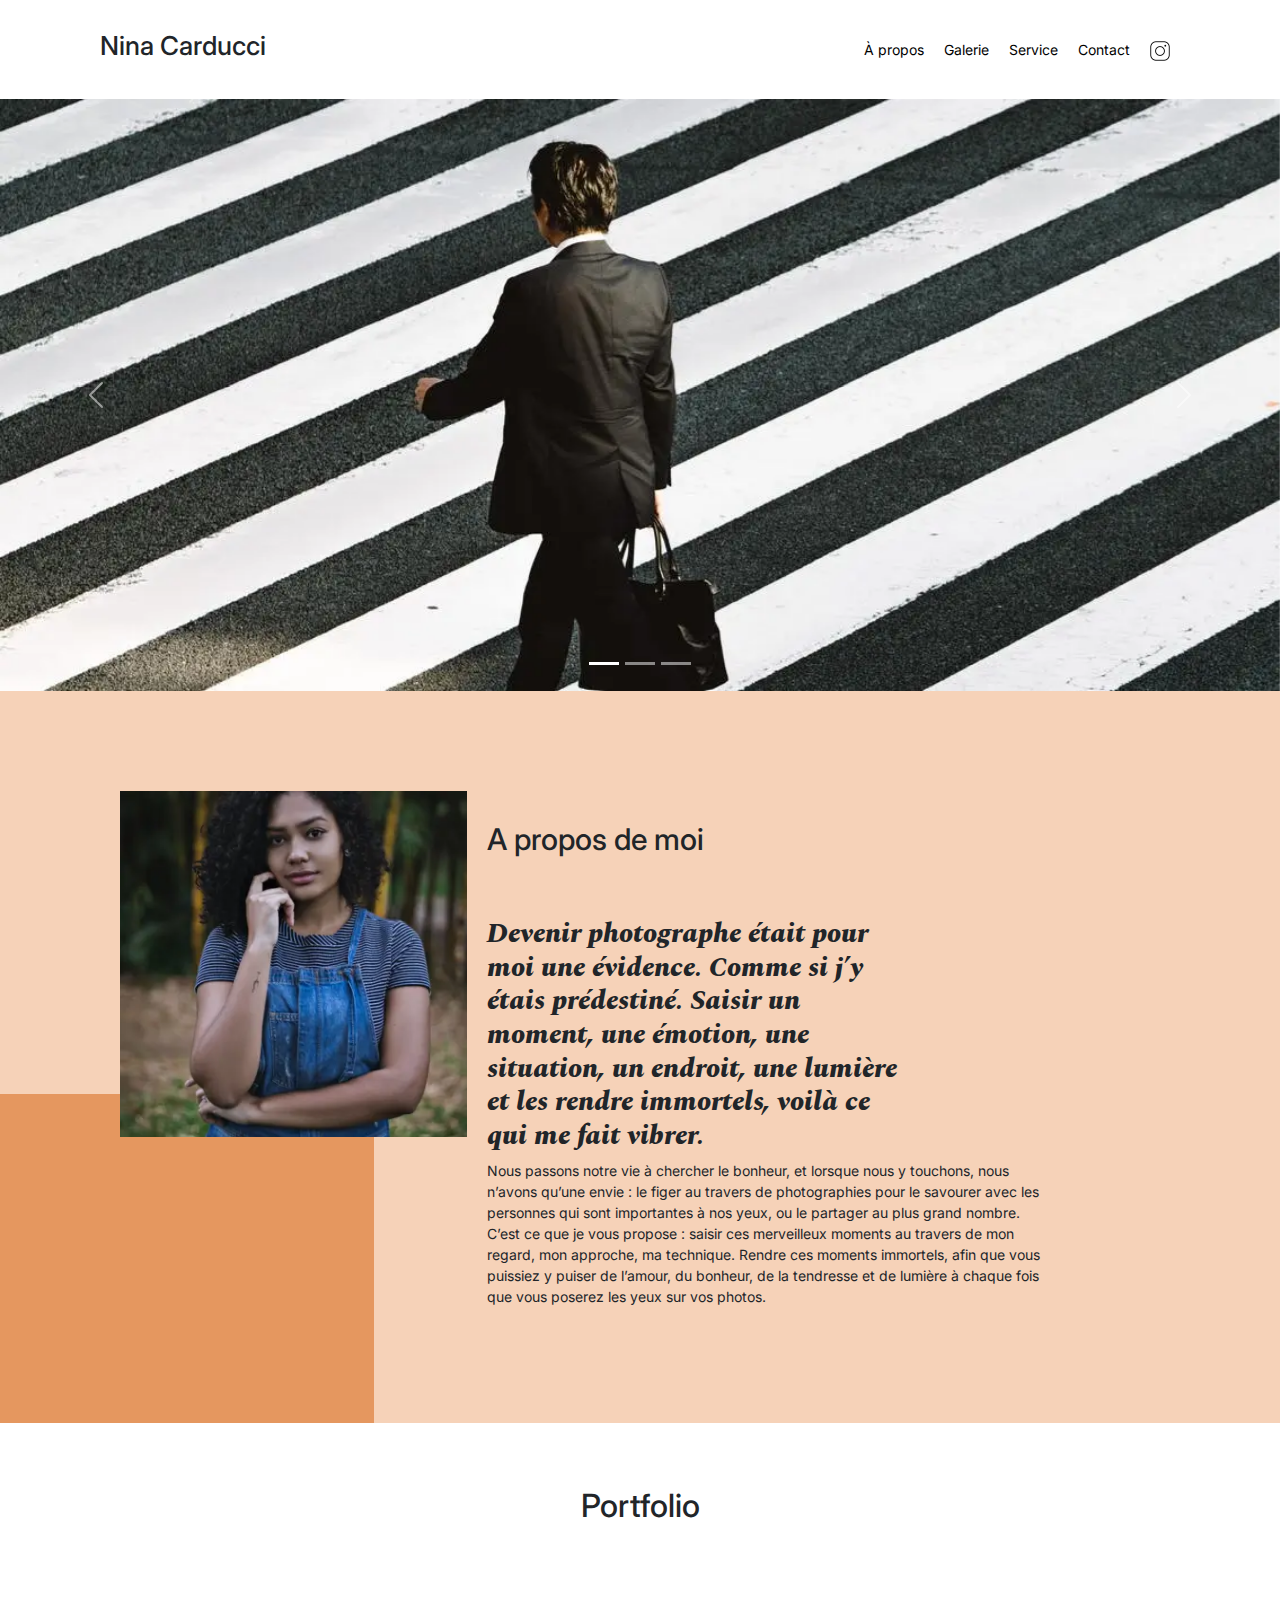
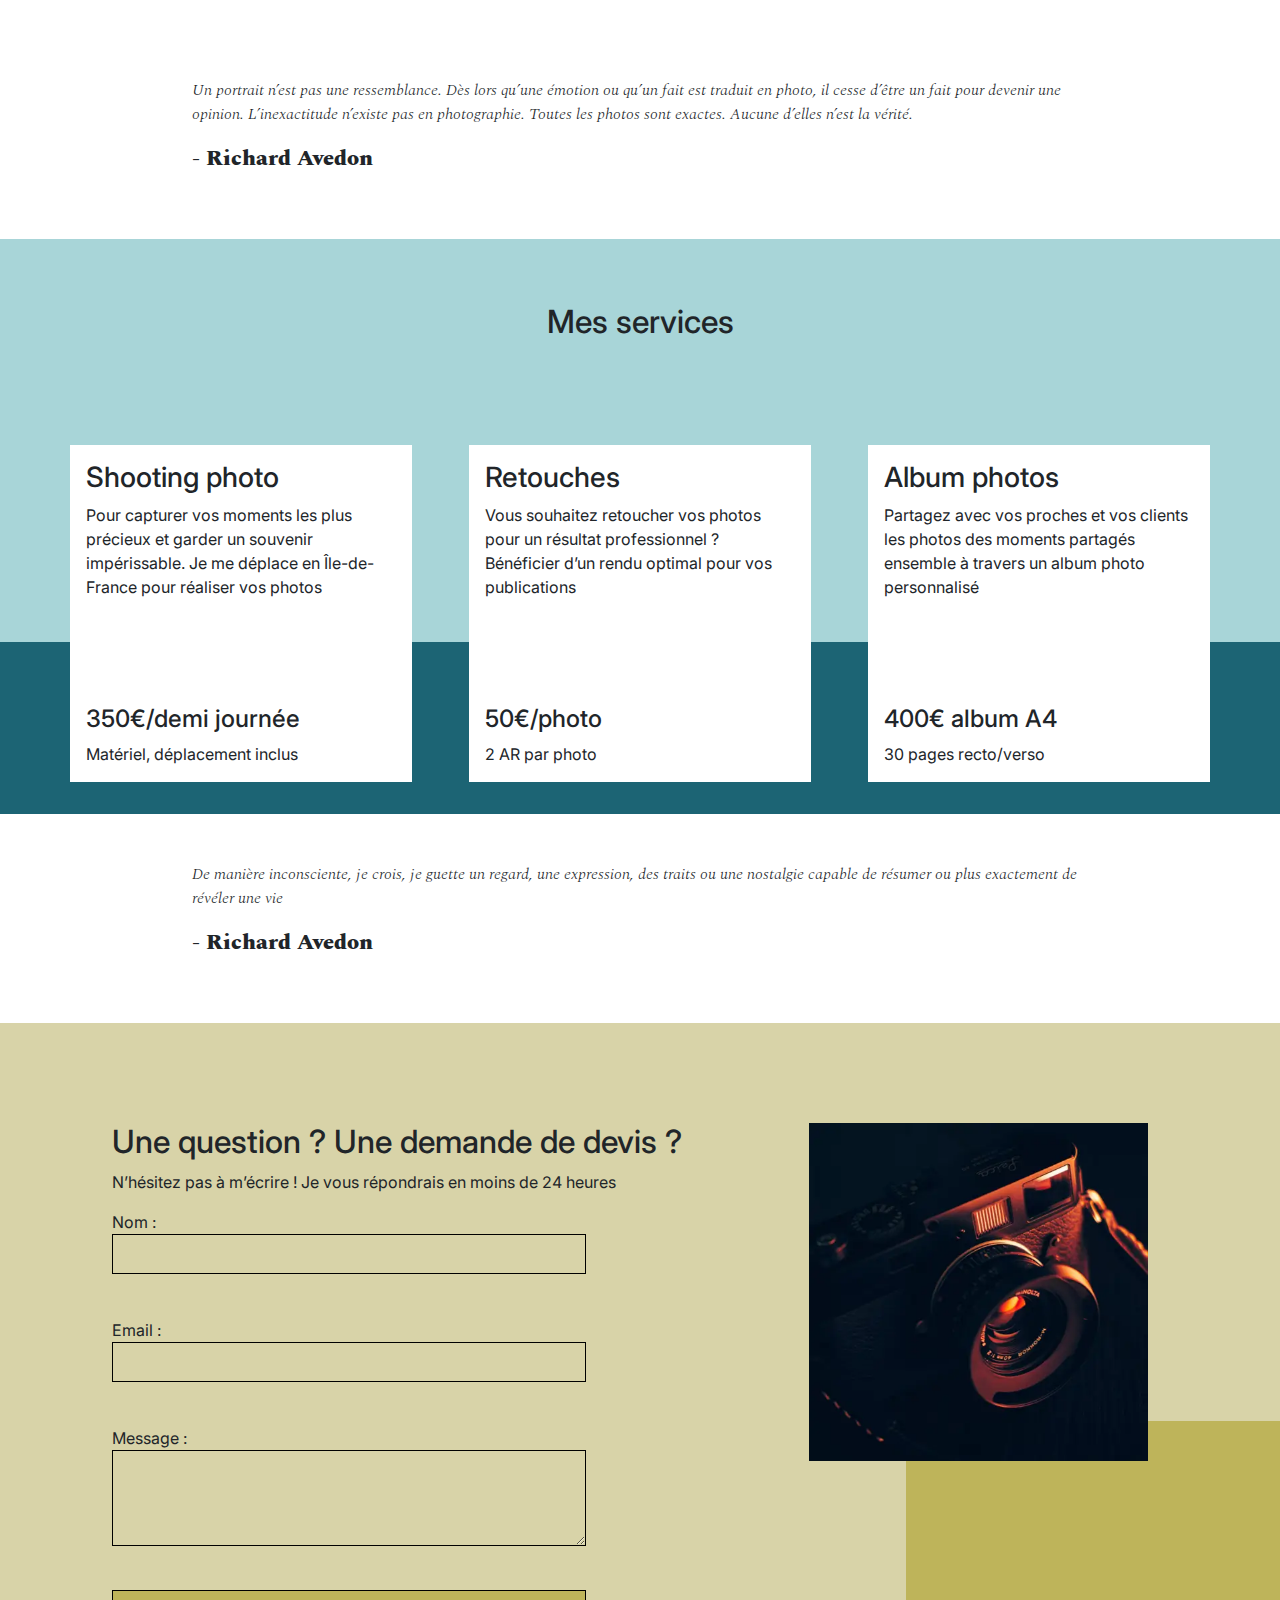
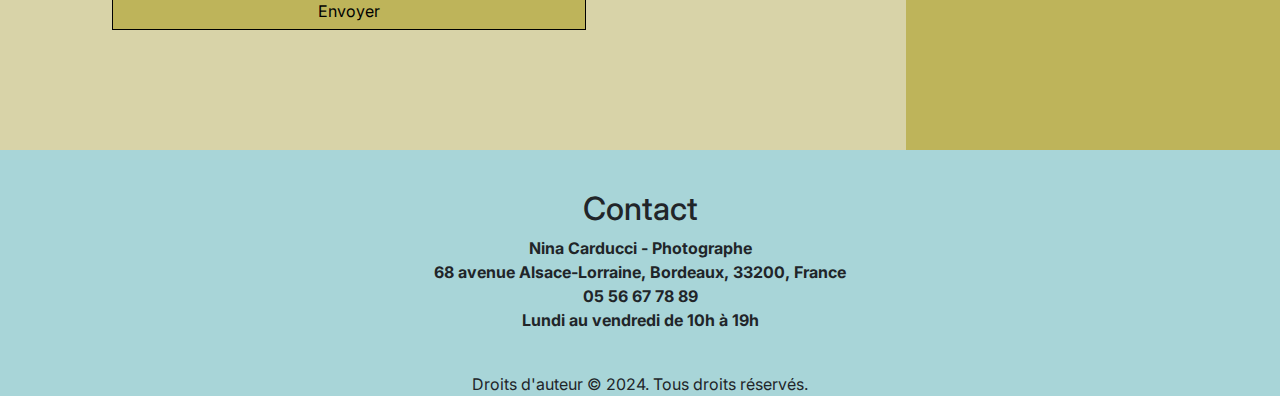
==== commit c3e95d36: "feat ajout du footer" ====
--- a/index.html
+++ b/index.html
@@ -6,6 +6,10 @@
             name="description"
             content="Explorez l'univers captivant de la photographie à travers l'objectif de Nina Carducci. Découvrez ses œuvres uniques et émouvantes, capturant la beauté et l'essence de moments précieux. Plongez dans ses portfolios pour un voyage visuel inoubliable.  "
         />
+<meta name="twitter:title" content="Titre de votre contenu pour Twitter">
+<meta name="twitter:description" content="Description de votre contenu pour Twitter">
+<meta name="twitter:image" content="URL_de_votre_image_pour_Twitter">
+
         <title>Nina Carducci - Photographe</title>
         <link rel="stylesheet" href="./assets/bootstrap/bootstrap.css" />
         <link rel="stylesheet" href="./assets/style.css" />
@@ -16,18 +20,17 @@
             rel="stylesheet"
         />
         <meta charset="UTF-8" />
-        <script src="./assets/bootstrap/bootstrap.bundle.js"></script>
+        <script src="./assets/bootstrap/bootstrap.bundle.min.js"></script>
         <script
             src="https://code.jquery.com/jquery-3.4.1.min.js"
             integrity="sha256-CSXorXvZcTkaix6Yvo6HppcZGetbYMGWSFlBw8HfCJo="
             crossorigin="anonymous"
         ></script>
-        <script src="./assets/maugallery.js"></script>
-        <script src="./assets/scripts.js"></script>
+       
     </head>
     <body>
-        <div class="top-header">
-            <h3 class="name">Nina Carducci</h3>
+        <nav class="top-header">
+            <h1 class="name">Nina Carducci</h1>
             <div class="nav">
                 <ul>
                     <li><a href="#about">À propos</a></li>
@@ -44,8 +47,8 @@
                     </li>
                 </ul>
             </div>
-        </div>
-        <div id="header">
+        </nav>
+        <header id="header">
             <div id="carouselExampleIndicators" class="carousel slide" data-bs-ride="carousel">
                 <div class="carousel-indicators">
                     <button
@@ -111,181 +114,204 @@
                     <span class="visually-hidden">Next</span>
                 </button>
             </div>
-        </div>
-        <div id="about">
-            <div class="picture left">
-                <img src="./assets/images/nina.webp" alt="Un portrait de Nina Carducci" />
-            </div>
-            <div id="about-me">
-                <h3 class="about-me__title">A propos de moi</h3>
-                <h6 class="about-me__introduction">
-                    Devenir photographe était pour moi une évidence. Comme si j’y étais prédestiné.
-                    Saisir un moment, une émotion, une situation, un endroit, une lumière et les
-                    rendre immortels, voilà ce qui me fait vibrer.
-                </h6>
-                <p>
-                    Nous passons notre vie à chercher le bonheur, et lorsque nous y touchons, nous
-                    n’avons qu’une envie : le figer au travers de photographies pour le savourer
-                    avec les personnes qui sont importantes à nos yeux, ou le partager au plus grand
-                    nombre. C’est ce que je vous propose : saisir ces merveilleux moments au travers
-                    de mon regard, mon approche, ma technique. Rendre ces moments immortels, afin
-                    que vous puissiez y puiser de l’amour, du bonheur, de la tendresse et de lumière
-                    à chaque fois que vous poserez les yeux sur vos photos.
-                </p>
-            </div>
-        </div>
-        <div id="gallery">
-            <h3 class="title">Portfolio</h3>
-            <div class="container py-3">
-                <div class="gallery" style="display: none">
-                    <img
-                        data-gallery-tag="Concert"
-                        class="gallery-item"
-                        src="./assets/images/gallery/concerts/aaron-paul-wnX-fXzB6Cw-unsplash.webp"
-                        alt="salle de concert"
-                    />
-                    <img
-                        data-gallery-tag="Entreprises"
-                        class="gallery-item"
-                        src="./assets/images/gallery/entreprise/ali-morshedlou-WMD64tMfc4k-unsplash.webp"
-                        alt="Portrait d'un homme d'affaire."
-                    />
-                    <img
-                        data-gallery-tag="Entreprises"
-                        class="gallery-item"
-                        src="./assets/images/gallery/entreprise/jason-goodman-tHO1_OuKbg0-unsplash.webp"
-                        alt="Deux femmes assisent dans une réunion d'affaire."
-                    />
-                    <img
-                        data-gallery-tag="Mariages"
-                        class="gallery-item"
-                        src="./assets/images/gallery/mariage/hannah-busing-RvF2R_qMpRk-unsplash.webp"
-                        alt="Un couple marié se tenant les mains."
-                    />
-                    <img
-                        data-gallery-tag="Portrait"
-                        class="gallery-item"
-                        src="./assets/images/gallery/portraits/ade-tunji-rVkhWWZFAtQ-unsplash.webp"
-                        alt="Photographie d'un homme fermant les yeux."
-                    />
-                    <img
-                        data-gallery-tag="Mariages"
-                        class="gallery-item"
-                        src="./assets/images/gallery/mariage/jakob-owens-SiniLJkXhMc-unsplash.webp"
-                        alt="Un couple de jeune marié prenant la pose."
-                    />
-                    <img
-                        data-gallery-tag="Portrait"
-                        class="gallery-item"
-                        src="./assets/images/gallery/portraits/nino-van-prattenburg--443cl1uR_8-unsplash.webp"
-                        alt="Photographie d'une jeune femme."
-                    />
-                    <img
-                        data-gallery-tag="Concert"
-                        class="gallery-item"
-                        src="./assets/images/gallery/concerts/austin-neill-hgO1wFPXl3I-unsplash.webp"
-                        alt="Un artiste dans son concert"
-                    />
-                    <img
-                        data-gallery-tag="Entreprises"
-                        class="gallery-item"
-                        src="./assets/images/gallery/entreprise/mateus-campos-felipe-Fsgzm8N0hIY-unsplash.webp"
-                        alt="Une femme souriante travaillant sur son ordinateur."
-                    />
+        </header>
+        <main>
+            <div id="about">
+                <div class="picture left">
+                    <img src="./assets/images/nina.webp" alt="Un portrait de Nina Carducci" />
+                </div>
+                <div id="about-me">
+                    <h2 class="about-me__title">A propos de moi</h2>
+                    <h3 class="about-me__introduction">
+                        Devenir photographe était pour moi une évidence. Comme si j’y étais prédestiné.
+                        Saisir un moment, une émotion, une situation, un endroit, une lumière et les
+                        rendre immortels, voilà ce qui me fait vibrer.
+                    </h3>
+                    <p>
+                        Nous passons notre vie à chercher le bonheur, et lorsque nous y touchons, nous
+                        n’avons qu’une envie : le figer au travers de photographies pour le savourer
+                        avec les personnes qui sont importantes à nos yeux, ou le partager au plus grand
+                        nombre. C’est ce que je vous propose : saisir ces merveilleux moments au travers
+                        de mon regard, mon approche, ma technique. Rendre ces moments immortels, afin
+                        que vous puissiez y puiser de l’amour, du bonheur, de la tendresse et de lumière
+                        à chaque fois que vous poserez les yeux sur vos photos.
+                    </p>
+                </div>
+            </div>
+            <div id="gallery">
+                <h2 class="title">Portfolio</h2>
+                <div class="container py-3">
+                    <div class="gallery" style="display: none">
+                        <img
+                            data-gallery-tag="Concert"
+                            class="gallery-item"
+                            src="./assets/images/gallery/concerts/aaron-paul-wnX-fXzB6Cw-unsplash.webp"
+                            alt="salle de concert"
+                        />
+                        <img
+                            data-gallery-tag="Entreprises"
+                            class="gallery-item"
+                            src="./assets/images/gallery/entreprise/ali-morshedlou-WMD64tMfc4k-unsplash.webp"
+                            alt="Portrait d'un homme d'affaire."
+                        />
+                        <img
+                            data-gallery-tag="Entreprises"
+                            class="gallery-item"
+                            src="./assets/images/gallery/entreprise/jason-goodman-tHO1_OuKbg0-unsplash.webp"
+                            alt="Deux femmes assisent dans une réunion d'affaire."
+                        />
+                        <img
+                            data-gallery-tag="Mariages"
+                            class="gallery-item"
+                            src="./assets/images/gallery/mariage/hannah-busing-RvF2R_qMpRk-unsplash.webp"
+                            alt="Un couple marié se tenant les mains."
+                        />
+                        <img
+                            data-gallery-tag="Portrait"
+                            class="gallery-item"
+                            src="./assets/images/gallery/portraits/ade-tunji-rVkhWWZFAtQ-unsplash.webp"
+                            alt="Photographie d'un homme fermant les yeux."
+                        />
+                        <img
+                            data-gallery-tag="Mariages"
+                            class="gallery-item"
+                            src="./assets/images/gallery/mariage/jakob-owens-SiniLJkXhMc-unsplash.webp"
+                            alt="Un couple de jeune marié prenant la pose."
+                        />
+                        <img
+                            data-gallery-tag="Portrait"
+                            class="gallery-item"
+                            src="./assets/images/gallery/portraits/nino-van-prattenburg - 443cl1uR_8-unsplash.webp"
+                            alt="Photographie d'une jeune femme."
+                        />
+                        <img
+                            data-gallery-tag="Concert"
+                            class="gallery-item"
+                            src="./assets/images/gallery/concerts/austin-neill-hgO1wFPXl3I-unsplash.webp"
+                            alt="Un artiste dans son concert"
+                        />
+                        <img
+                            data-gallery-tag="Entreprises"
+                            class="gallery-item"
+                            src="./assets/images/gallery/entreprise/mateus-campos-felipe-Fsgzm8N0hIY-unsplash.webp"
+                            alt="Une femme souriante travaillant sur son ordinateur."
+                        />
+                    </div>
+                </div>
+                <div class="quote">
+                    <figure>
+                        <blockquote>
+                            <p class="quote__text">
+                                Un portrait n’est pas une ressemblance. Dès lors qu’une émotion ou qu’un
+                                fait est traduit en photo, il cesse d’être un fait pour devenir une
+                                opinion. L’inexactitude n’existe pas en photographie. Toutes les photos
+                                sont exactes. Aucune d’elles n’est la vérité.
+                            </p>
+                        </blockquote>
+                        <figcaption class="quote__author">- Richard Avedon</figcaption>
+                    </figure>
+                </div>
+            </div>
+            <div id="services">
+                <h2 class="title">Mes services</h2>
+                <div class="container">
+                    <div class="service">
+                        <div class="service__description">
+                            <h3>Shooting photo</h3>
+                            <p>
+                                Pour capturer vos moments les plus précieux et garder un souvenir
+                                impérissable. Je me déplace en Île-de-France pour réaliser vos photos
+                            </p>
+                        </div>
+                        <div class="service__price">
+                            <h4>350€/demi journée</h4>
+                            <span>Matériel, déplacement inclus</span>
+                        </div>
+                    </div>
+                    <div class="service">
+                        <div class="service__description">
+                            <h3>Retouches</h3>
+                            <p>
+                                Vous souhaitez retoucher vos photos pour un résultat professionnel ?
+                                Bénéficier d’un rendu optimal pour vos publications
+                            </p>
+                        </div>
+                        <div class="service__price">
+                            <h4>50€/photo</h4>
+                            <span>2 AR par photo</span>
+                        </div>
+                    </div>
+                    <div class="service">
+                        <div class="service__description">
+                            <h3>Album photos</h3>
+                            <p>
+                                Partagez avec vos proches et vos clients les photos des moments partagés
+                                ensemble à travers un album photo personnalisé
+                            </p>
+                        </div>
+                        <div class="service__price">
+                            <h4>400€ album A4</h4>
+                            <span>30 pages recto/verso</span>
+                        </div>
+                    </div>
                 </div>
             </div>
             <div class="quote">
                 <figure>
                     <blockquote>
-                        <h1 class="quote__text">
-                            Un portrait n’est pas une ressemblance. Dès lors qu’une émotion ou qu’un
-                            fait est traduit en photo, il cesse d’être un fait pour devenir une
-                            opinion. L’inexactitude n’existe pas en photographie. Toutes les photos
-                            sont exactes. Aucune d’elles n’est la vérité.
-                        </h1>
+                        <p class="quote__text">
+                            De manière inconsciente, je crois, je guette un regard, une expression, des
+                            traits ou une nostalgie capable de résumer ou plus exactement de révéler une
+                            vie
+                        </p>
                     </blockquote>
                     <figcaption class="quote__author">- Richard Avedon</figcaption>
                 </figure>
             </div>
-        </div>
-        <div id="services">
-            <h3 class="title">Mes services</h3>
-            <div class="container">
-                <div class="service">
-                    <div class="service__description">
-                        <h3>Shooting photo</h3>
-                        <p>
-                            Pour capturer vos moments les plus précieux et garder un souvenir
-                            impérissable. Je me déplace en Île-de-France pour réaliser vos photos
-                        </p>
-                    </div>
-                    <div class="service__price">
-                        <h4>350€/demi journée</h4>
-                        <span>Matériel, déplacement inclus</span>
-                    </div>
-                </div>
-                <div class="service">
-                    <div class="service__description">
-                        <h3>Retouches</h3>
-                        <p>
-                            Vous souhaitez retoucher vos photos pour un résultat professionnel ?
-                            Bénéficier d’un rendu optimal pour vos publications
-                        </p>
-                    </div>
-                    <div class="service__price">
-                        <h4>50€/photo</h4>
-                        <span>2 AR par photo</span>
-                    </div>
-                </div>
-                <div class="service">
-                    <div class="service__description">
-                        <h3>Album photos</h3>
-                        <p>
-                            Partagez avec vos proches et vos clients les photos des moments partagés
-                            ensemble à travers un album photo personnalisé
-                        </p>
-                    </div>
-                    <div class="service__price">
-                        <h4>400€ album A4</h4>
-                        <span>30 pages recto/verso</span>
-                    </div>
-                </div>
-            </div>
-        </div>
-        <div class="quote">
-            <figure>
-                <blockquote>
-                    <h1 class="quote__text">
-                        De manière inconsciente, je crois, je guette un regard, une expression, des
-                        traits ou une nostalgie capable de résumer ou plus exactement de révéler une
-                        vie
-                    </h1>
-                </blockquote>
-                <figcaption class="quote__author">- Richard Avedon</figcaption>
-            </figure>
-        </div>
-        <div id="contact">
-            <div class="container">
-                <div class="form-container">
-                    <h3>Une question ? Une demande de devis ?</h3>
-                    <p>N’hésitez pas à m’écrire ! Je vous répondrais en moins de 24 heures</p>
-                    <form action="" method="post">
-                        <label for="nom">Nom :</label>
-                        <input type="text" name="nom" id="nom" />
-                        <br />
-                        <label for="email">Email :</label>
-                        <input type="email" name="email" id="email" />
-                        <br />
-                        <label for="message">Message :</label>
-                        <textarea name="message" id="message" cols="30" rows="10"></textarea>
-                        <br />
-                        <input type="submit" value="Envoyer" />
-                    </form>
-                </div>
-                <div class="picture right">
-                    <img src="./assets/images/camera.webp" alt="un appareil photo" />
-                </div>
-            </div>
-        </div>
+            <div id="contact">
+                <div class="container">
+                    <div class="form-container">
+                        <h2>Une question ? Une demande de devis ?</h2>
+                        <p>N’hésitez pas à m’écrire ! Je vous répondrais en moins de 24 heures</p>
+                        <form action="" method="post">
+                            <label for="nom">Nom :</label>
+                            <input type="text" name="nom" id="nom" />
+                            <br />
+                            <label for="email">Email :</label>
+                            <input type="email" name="email" id="email" />
+                            <br />
+                            <label for="message">Message :</label>
+                            <textarea name="message" id="message" cols="30" rows="10"></textarea>
+                            <br />
+                            <input type="submit" value="Envoyer" />
+                        </form>
+                    </div>
+                    <div class="picture right">
+                        <img src="./assets/images/camera.webp" alt="un appareil photo" />
+                    </div>
+                </div>
+            </div>
+        </main>
+        <footer itemscope itemtype="http://schema.org/WPFooter">
+            <div class="footer-container" itemprop="publisher" itemscope itemtype="http://schema.org/Organization">
+                <h2>Contact</h2>
+                <span itemprop="name">Nina Carducci - Photographe</span>
+                <div itemprop="address" itemscope itemtype="http://schema.org/PostalAddress">
+                    <span itemprop="streetAddress">68 avenue Alsace-Lorraine</span>,
+                    <span itemprop="addressLocality">Bordeaux</span>,
+                    <span itemprop="postalCode">33200</span>,
+                    <span itemprop="addressCountry">France</span>
+                </div>
+                <span itemprop="telephone">05 56 67 78 89</span>
+                <span itemprop="openingHours">Lundi au vendredi de 10h à 19h</span>
+            </div>
+            <div>
+                <span>Droits d'auteur &copy; 2024. Tous droits réservés.</span>
+            </div>
+        </footer>
+
+        
+         <script src="./assets/maugallery.js"></script>
+        <script src="./assets/scripts.js"></script>
     </body>
 </html>
--- a/assets/style.css
+++ b/assets/style.css
@@ -1,356 +1,373 @@
 body {
-	max-width: 1920px;
-	margin: auto;
+    max-width: 1920px;
+    margin: auto;
 }
 * {
-	font-family: 'Inter';
-	font-style: normal;
+    font-family: 'Inter';
+    font-style: normal;
 }
 .top-header {
-	background-color: white;
-	position: sticky;
-	top:0;
-	z-index: 1000;
-	display: flex;
-	justify-content: space-between;
-	padding-inline: 100px;
-	padding-block: 30px;
-	align-items: center;
+    background-color: white;
+    position: sticky;
+    top: 0;
+    z-index: 1000;
+    display: flex;
+    justify-content: space-between;
+    padding-inline: 100px;
+    padding-block: 30px;
+    align-items: center;
 }
 
 .top-header .name {
-	font-size: 26px;
+    font-size: 26px;
 }
 
 .nav ul {
-	display: flex;
-	list-style-type: none;
-	font-size: 14px;
-	margin-bottom: 0;
+    display: flex;
+    list-style-type: none;
+    font-size: 14px;
+    margin-bottom: 0;
 }
 
 .nav li {
-	padding-inline: 10px;
+    padding-inline: 10px;
 }
 
 .nav a {
-	text-decoration: none;
-	color: #000
+    text-decoration: none;
+    color: #000;
 }
 
 .social-link img {
-	width: 20px;
+    width: 20px;
 }
 
 #about {
-	display: flex;
-	background-color: #F6D2B8;
-	padding-inline: 100px;
-	padding-block: 100px;
-	position: relative;
+    display: flex;
+    background-color: #f6d2b8;
+    padding-inline: 100px;
+    padding-block: 100px;
+    position: relative;
 }
 
 .picture.left::before {
-	content: ' ';
-	background-color: #E5975F;
-	width: 374px;
-	height: 329px;
-	position: absolute;
-	bottom: 0;
-	left: 0;
-	z-index: -1;
+    content: ' ';
+    background-color: #e5975f;
+    width: 374px;
+    height: 329px;
+    position: absolute;
+    bottom: 0;
+    left: 0;
+    z-index: -1;
 }
 
 .picture {
-	flex: 1;
-	margin: 0 20px;
-	z-index: 0;
+    flex: 1;
+    margin: 0 20px;
+    z-index: 0;
 }
 
 .picture img {
-	width: 100%;
-
+    width: 100%;
 }
 #about-me {
-	flex: 2
+    flex: 2;
 }
 .about-me__title {
-	margin-top: 1em;
-	margin-bottom: 60px;
-	font-size: 30px;
+    margin-top: 1em;
+    margin-bottom: 60px;
+    font-size: 30px;
 }
 .about-me__introduction {
-	font-family: 'Spectral';
-	font-weight: 800;
-	font-style: italic;
-	width: 60%;
+    font-family: 'Spectral';
+    font-weight: 800;
+    font-style: italic;
+    width: 60%;
 }
 #about-me p {
-	width: 80%;
-	font-size: 14px;
-}
-
-#gallery {
-	/*	min-height: 100vh; */
-}
-.title{
-	text-align: center;
-	padding-block: 2em;
+    width: 80%;
+    font-size: 14px;
+}
+
+/* #gallery {
+	min-height: 100vh; 
+} */
+.title {
+    text-align: center;
+    padding-block: 2em;
 }
 .gallery .nav {
-	justify-content: center;
-}
-.nav-pills .nav-link.active, .nav-pills .show > .nav-link {
-	color: #fff;
-	background-color: #BEB45A;
-	border-radius:0 ;
+    justify-content: center;
+}
+.nav-pills .nav-link.active,
+.nav-pills .show > .nav-link {
+    color: #fff;
+    background-color: black;
+    border-radius: 0;
 }
 .nav-pills .nav-link {
-	color: #000
+    color: #000;
 }
 .item-column {
-	position: relative;
-	margin-bottom: 0 !important;
-	padding: 0;
-}
-.item-column::after{
-	content: "";
-	display: block;
-	padding-bottom: 100%;
-
+    position: relative;
+    margin-bottom: 0 !important;
+    padding: 0;
+}
+.item-column::after {
+    content: '';
+    display: block;
+    padding-bottom: 100%;
 }
 .gallery-item {
-	position: absolute;
-	width: 100%;
-	height: 100%;
-	object-fit: cover;
-	padding: .5em;
-}
-.mg-prev, .mg-next {
-	width: 30px;
-	height: 30px;
-	border-radius: 00%;
-	justify-content: center;
-	align-items: center;
-	display: flex;
-	font-size: 24px;
+    position: absolute;
+    width: 100%;
+    height: 100%;
+    object-fit: cover;
+    padding: 0.5em;
+}
+.mg-prev,
+.mg-next {
+    width: 30px;
+    height: 30px;
+    border-radius: 00%;
+    justify-content: center;
+    align-items: center;
+    display: flex;
+    font-size: 24px;
 }
 
 .quote {
-	font-family: 'Spectral';
-	font-style: italic;
-	width: 70%;
-	margin: auto;
-	padding-block: 3em;
+    font-family: 'Spectral';
+    font-style: italic;
+    width: 70%;
+    margin: auto;
+    padding-block: 3em;
 }
 .quote__text {
-	font-family: Spectral;
-	font-style: italic;
-	font-weight: 300;
-
+    font-family: Spectral;
+    font-style: italic;
+    font-weight: 300;
 }
 .quote__author {
-	font-family: Spectral;
-	font-weight: 800;
-	font-size: 22px;
+    font-family: Spectral;
+    font-weight: 800;
+    font-size: 22px;
 }
 
 #services {
-	margin: auto;
-	background-color: #A8D5D8 ;
-	position: relative;
-}
-#services .container::before{
-	content: ' ';
-	background-color: #1C6474;
-	position: absolute;
-	width: 100%;
-	height: 30%;
-	bottom: 0;
-	left: 0;
-	z-index: 0;
+    margin: auto;
+    background-color: #a8d5d8;
+    position: relative;
+}
+#services .container::before {
+    content: ' ';
+    background-color: #1c6474;
+    position: absolute;
+    width: 100%;
+    height: 30%;
+    bottom: 0;
+    left: 0;
+    z-index: 0;
 }
 
 #services .container {
-	justify-content: space-between;
-	display: flex;
-	padding : 2em 0;
-
+    justify-content: space-between;
+    display: flex;
+    padding: 2em 0;
 }
 
 .service {
-	background-color: white;
-	max-width: 390px;
-	width: 30%;
-	height: 337px;
-	padding: 1em;
-	display: flex;
-	flex-direction: column;
-	justify-content: space-between;
-	z-index: 1;
+    background-color: white;
+    max-width: 390px;
+    width: 30%;
+    height: 337px;
+    padding: 1em;
+    display: flex;
+    flex-direction: column;
+    justify-content: space-between;
+    z-index: 1;
 }
 
 #contact {
-	margin: auto;
-	background-color: #D8D3A8 ;
-	position: relative;
-	padding-inline: 100px;
-	padding-block: 100px;
+    margin: auto;
+    background-color: #d8d3a8;
+    position: relative;
+    padding-inline: 100px;
+    padding-block: 100px;
 }
 
 #contact .container {
-	display: flex;
+    display: flex;
 }
 .picture.right::before {
-	content: ' ';
-	background-color: #BEB45A;
-	width: 374px;
-	height: 329px;
-	position: absolute;
-	bottom: 0;
-	right: 0;
-	z-index: -1;
+    content: ' ';
+    background-color: #beb45a;
+    width: 374px;
+    height: 329px;
+    position: absolute;
+    bottom: 0;
+    right: 0;
+    z-index: -1;
 }
 .form-container {
-	flex : 2;
-
-}
+    flex: 2;
+}
+footer{
+    display: flex;
+    flex-direction: column;
+    align-items: center;
+     background-color: #a8d5d8;
+}
+.footer-container {
+    width: 100%;
+    display: flex;
+    flex-direction: column;
+    align-items: center; 
+    justify-content: center; 
+    padding: 40px;
+   
+	font-weight: bold; 
+}
+
 form {
-	display: flex;
-	flex-direction: column;
-	width: 70%;
-	align-items: flex-start;
+    display: flex;
+    flex-direction: column;
+    width: 70%;
+    align-items: flex-start;
 }
 
 form input {
-	width: 100%;
-	background-color: transparent;
-	border: solid 1px;
-	height: 2.5em;
-	margin-bottom: 20px;
+    width: 100%;
+    background-color: transparent;
+    border: solid 1px;
+    height: 2.5em;
+    margin-bottom: 20px;
 }
 
 form textarea {
-	width: 100%;
-	background-color: transparent;
-	border: solid 1px;
-	height: 5em;
-	line-height: 2.5em;
-	font-size: 1.2em;
-	margin-bottom: 20px;
-}
-input[type="submit"] {
-	background-color: #BEB45A;
-	padding: .5em 1em
+    width: 100%;
+    background-color: transparent;
+    border: solid 1px;
+    height: 5em;
+    line-height: 2.5em;
+    font-size: 1.2em;
+    margin-bottom: 20px;
+}
+input[type='submit'] {
+    background-color: #beb45a;
+    padding: 0.5em 1em;
 }
 
 @media all and (max-width: 1180px) {
-	.picture {
-		flex : 2;
-	}
-	#about, #contact .container {
-		align-items: center;
-	}
-	.about-me__title {
-		margin-top: 0;
-		margin-bottom: 1em;
-	}
-	#about-me h6, #about-me p {
-		width: 100%;
-	}
+    .picture {
+        flex: 2;
+    }
+    #about,
+    #contact .container {
+        align-items: center;
+    }
+    .about-me__title {
+        margin-top: 0;
+        margin-bottom: 1em;
+    }
+    #about-me h6,
+    #about-me p {
+        width: 100%;
+    }
 }
 
 @media all and (max-width: 1000px) {
-	#about{
-		flex-direction: column;
-
-	}
-	.picture {
-		width: 50%;
-	}
-	.picture.left::before {
-		width: 100%;
-		height: 30%;
-		position: absolute;
-		bottom: auto;
-		top: 0;
-		left: 0;
-		z-index: -1;
-	}
-	.about-me__title{
-		text-align: center;
-		margin-top: 1em;
-	}
-	#services .container {
-		flex-direction: column;
-	}
-	.service {
-		width: 100%;
-		max-width: 100%;
-		height: auto;
-		margin: 2em 0
-	}
-	.service__description{
-		margin-bottom: 1em;
-	}
-
-	#services .container::before{
-		width: 30%;
-		height: 100%;
-		bottom: 0;
-		right: 0;
-		left: auto;
-		z-index: 0;
-	}
-
-	#contact .container {
-		flex-direction: column;
-	}
-	#contact .picture.right {
-		margin-top: 1em;
-	}
-	.picture.right::before {
-		width: 100%;
-		height: 30%;
-		position: absolute;
-		bottom: 0;
-		right: 0;
-		z-index: -1;
-	}
+    #about {
+        flex-direction: column;
+    }
+    .picture {
+        width: 50%;
+    }
+    .picture.left::before {
+        width: 100%;
+        height: 30%;
+        position: absolute;
+        bottom: auto;
+        top: 0;
+        left: 0;
+        z-index: -1;
+    }
+    .about-me__title {
+        text-align: center;
+        margin-top: 1em;
+    }
+    #services .container {
+        flex-direction: column;
+    }
+    .service {
+        width: 100%;
+        max-width: 100%;
+        height: auto;
+        margin: 2em 0;
+    }
+    .service__description {
+        margin-bottom: 1em;
+    }
+
+    #services .container::before {
+        width: 30%;
+        height: 100%;
+        bottom: 0;
+        right: 0;
+        left: auto;
+        z-index: 0;
+    }
+
+    #contact .container {
+        flex-direction: column;
+    }
+    #contact .picture.right {
+        margin-top: 1em;
+    }
+    .picture.right::before {
+        width: 100%;
+        height: 30%;
+        position: absolute;
+        bottom: 0;
+        right: 0;
+        z-index: -1;
+    }
 }
 
 @media all and (max-width: 650px) {
-	.top-header {
-		flex-direction: column;
-		padding-inline: 0;
-	}
-	.top-header .nav, .top-header .nav ul {
-		width: 100%;
-		padding: 0 0 0 0;
-	}
-	.top-header .nav li {
-		flex: 1;
-		padding-block: 1em;
-		text-align: center;
-	}
-	.picture.left::before, .picture.right::before {
-		height: 150px;
-	}
-	#services .container {
-		align-items: center;
-	}
-	.service {
-		max-width: 90%;
-	}
-	#about, #contact {
-		padding-inline: 2em;
-		padding-block: 2em;
-	}
-	form {
-		width: 100%;
-	}
-	.picture {
-		width: 80%;
-	}
-}
-
+    .top-header {
+        flex-direction: column;
+        padding-inline: 0;
+    }
+    .top-header .nav,
+    .top-header .nav ul {
+        width: 100%;
+        padding: 0 0 0 0;
+    }
+    .top-header .nav li {
+        flex: 1;
+        padding-block: 1em;
+        text-align: center;
+    }
+    .picture.left::before,
+    .picture.right::before {
+        height: 150px;
+    }
+    #services .container {
+        align-items: center;
+    }
+    .service {
+        max-width: 90%;
+    }
+    #about,
+    #contact {
+        padding-inline: 2em;
+        padding-block: 2em;
+    }
+    form {
+        width: 100%;
+    }
+    .picture {
+        width: 80%;
+    }
+}
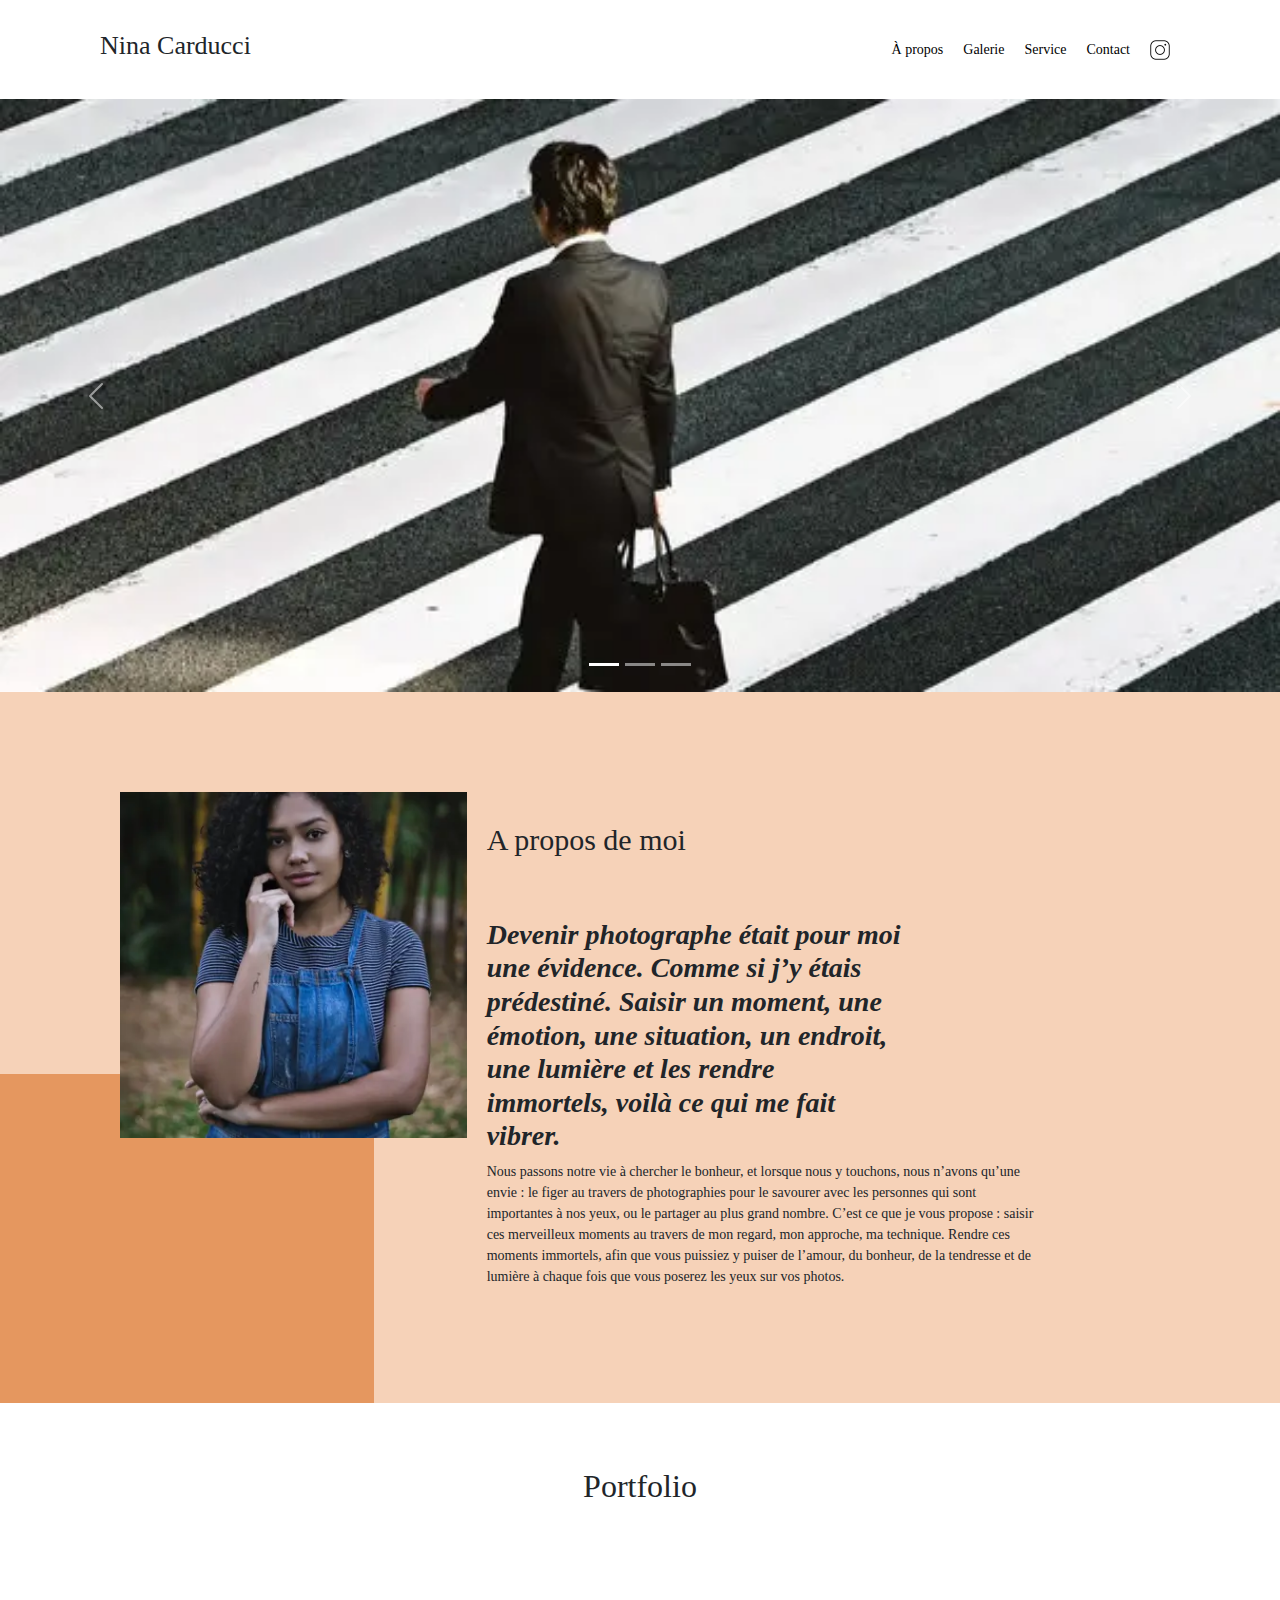
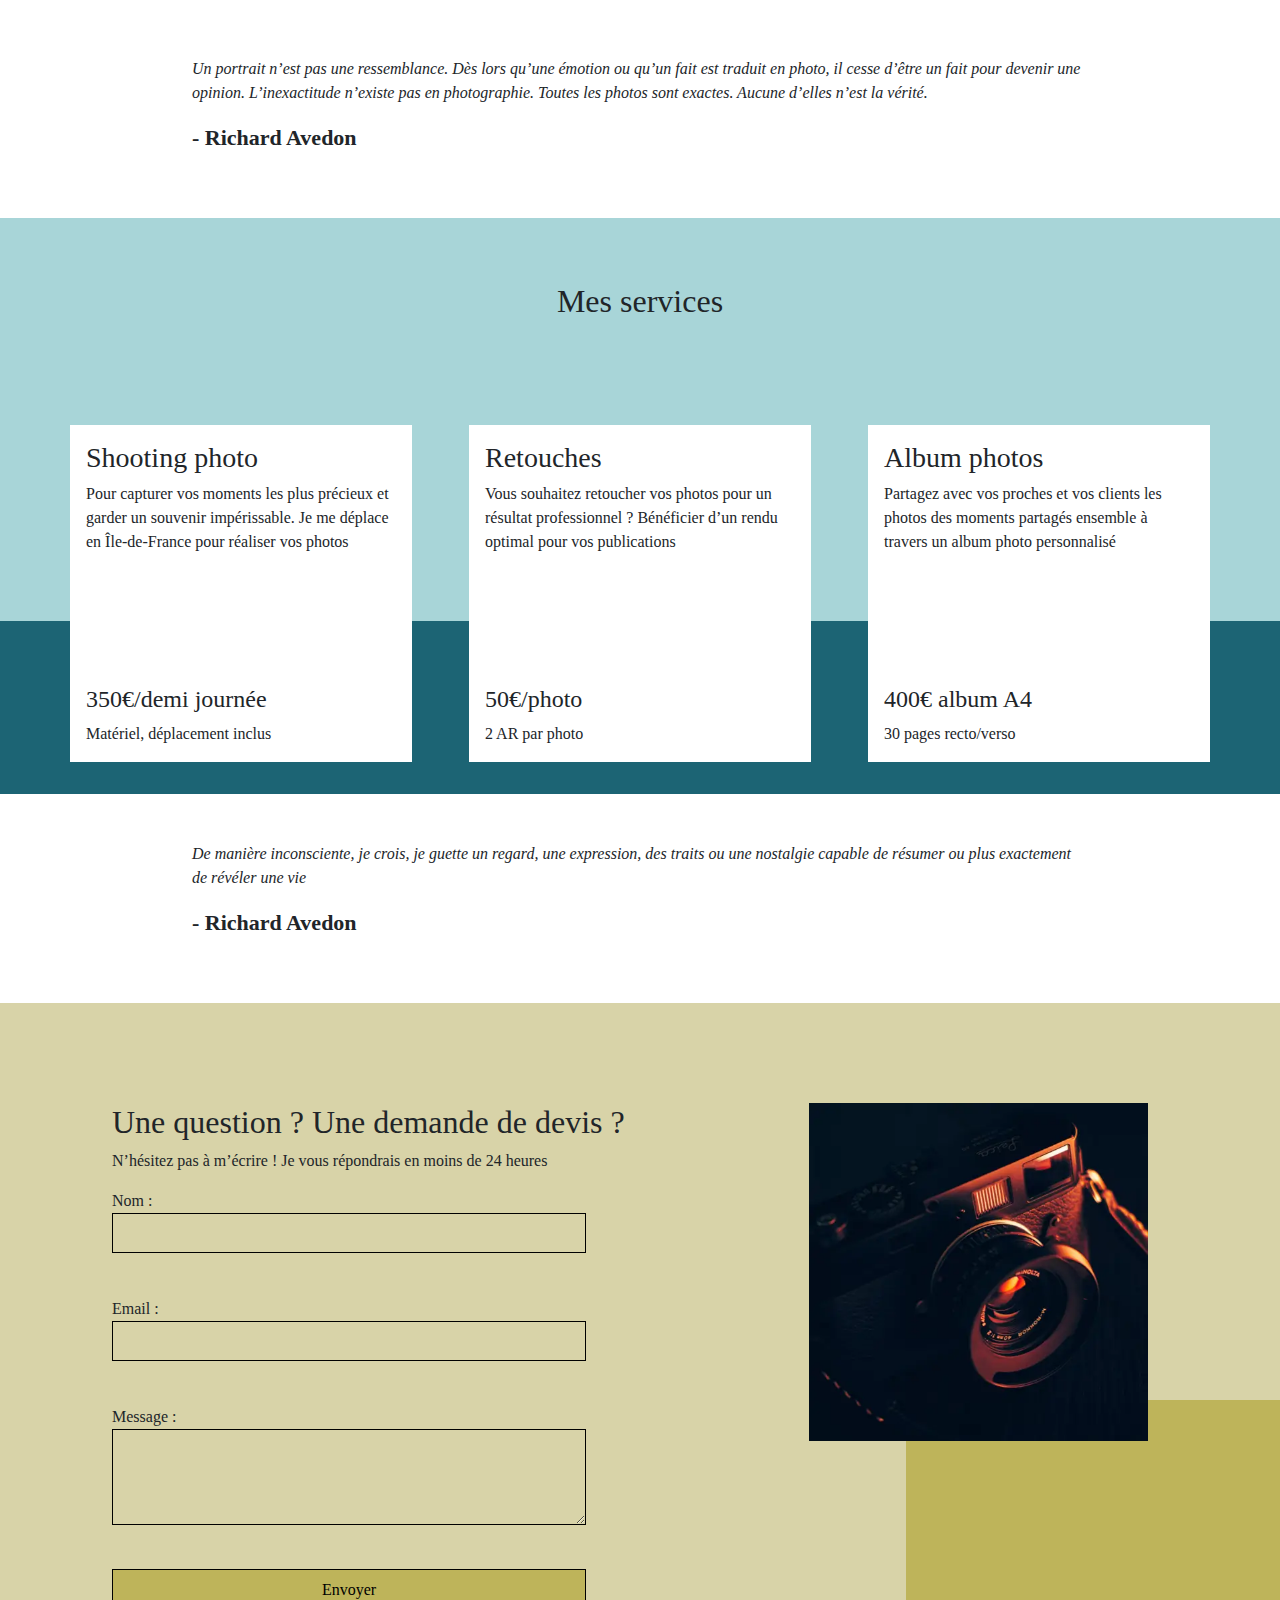
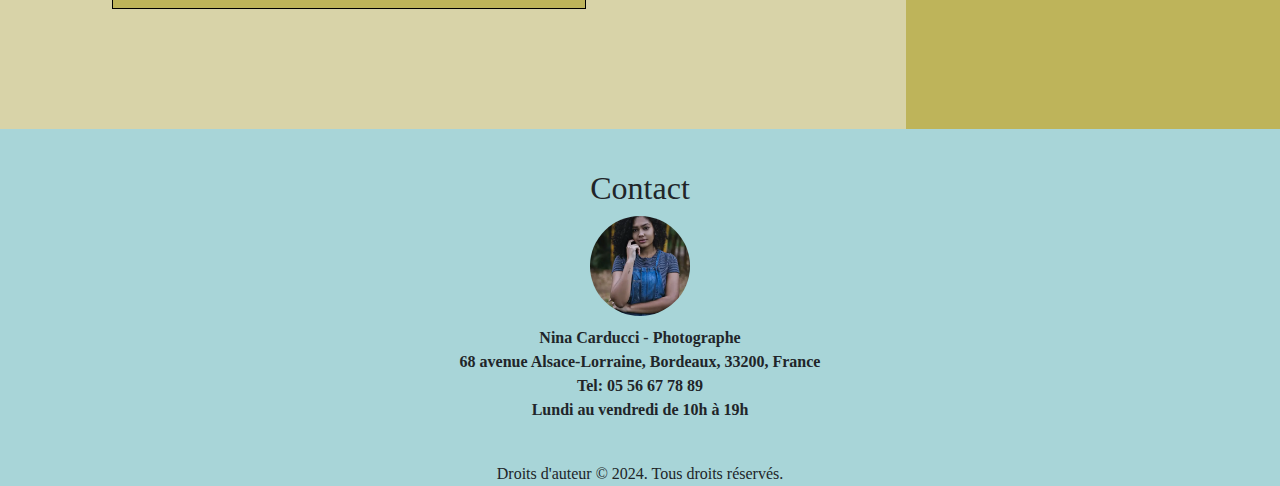
==== commit 5a14f6b6: "feat ajout loading lazy, minification" ====
--- a/index.html
+++ b/index.html
@@ -1,32 +1,47 @@
 <!DOCTYPE html>
 <html lang="fr">
     <head>
+        <meta charset="UTF-8" />
         <meta name="viewport" content="width=device-width, initial-scale=1.0" />
+        <meta name="description"
+            content="Explorez l'univers captivant de la photographie à travers l'objectif de Nina Carducci. Découvrez ses œuvres uniques et émouvantes, capturant la beauté et l'essence de moments précieux. Plongez dans ses portfolios pour un voyage visuel inoubliable.  "
+        />
+        <meta name="author" content="Nina Carducci - Photographe" />
+        <!-- Balises méta pour Facebook -->
+        <meta property="og:title" content="Nina Carducci - Photographe" />
         <meta
-            name="description"
-            content="Explorez l'univers captivant de la photographie à travers l'objectif de Nina Carducci. Découvrez ses œuvres uniques et émouvantes, capturant la beauté et l'essence de moments précieux. Plongez dans ses portfolios pour un voyage visuel inoubliable.  "
-        />
-<meta name="twitter:title" content="Titre de votre contenu pour Twitter">
-<meta name="twitter:description" content="Description de votre contenu pour Twitter">
-<meta name="twitter:image" content="URL_de_votre_image_pour_Twitter">
+            property="og:description"
+            content="Découvrez l'univers captivant de Nina Carducci : des œuvres uniques capturant la beauté des moments précieux."
+        />
+        <meta
+            property="og:image"
+            content="http://127.0.0.1:5501/index.html/assets/images/nina.webp"
+        />
+        <meta property="og:url" content="http://127.0.0.1:5501/index.html" />
+        <!-- Balises méta pour Twitter -->
+        <meta name="twitter:card" content="summary_large_image" />
+        <meta name="twitter:title" content="Nina Carducci - Photographe" />
+        <meta
+            name="twitter:description"
+            content="Découvrez l'univers captivant de Nina Carducci : des œuvres uniques capturant la beauté des moments précieux."
+        />
+        <meta
+            name="twitter:image"
+            content="http://127.0.0.1:5501/index.html/assets/images/nina.webp"
+        />
 
         <title>Nina Carducci - Photographe</title>
-        <link rel="stylesheet" href="./assets/bootstrap/bootstrap.css" />
-        <link rel="stylesheet" href="./assets/style.css" />
+        <link rel="stylesheet" href="./assets/bootstrap/bootstrap.min.css" media="all" />
+        <link rel="stylesheet" href="./assets/style.min.css" media="all" />
         <link rel="preconnect" href="https://fonts.googleapis.com" />
         <link rel="preconnect" href="https://fonts.gstatic.com" crossorigin />
         <link
             href="https://fonts.googleapis.com/css2?family=Inter&family=Spectral:ital,wght@0,400;1,300;1,400;1,800&display=swap"
             rel="stylesheet"
+            media="all"
+            disabled
         />
         <meta charset="UTF-8" />
-        <script src="./assets/bootstrap/bootstrap.bundle.min.js"></script>
-        <script
-            src="https://code.jquery.com/jquery-3.4.1.min.js"
-            integrity="sha256-CSXorXvZcTkaix6Yvo6HppcZGetbYMGWSFlBw8HfCJo="
-            crossorigin="anonymous"
-        ></script>
-       
     </head>
     <body>
         <nav class="top-header">
@@ -42,7 +57,10 @@
                             class="social-link"
                             href="https://www.instagram.com/ninacarducci.photo/?hl=fr"
                             target="_blank"
-                            ><img src="assets/images/instagram.webp" alt="logo d'instagram"
+                            ><img
+                                src="assets/images/instagram.webp"
+                                alt="logo d'instagram"
+                                loading="lazy"
                         /></a>
                     </li>
                 </ul>
@@ -85,6 +103,7 @@
                             src="./assets/images/slider/nicholas-green-nPz8akkUmDI-unsplash.webp"
                             class="d-block w-100"
                             alt="C'est une foule qui s'amuse à un concert"
+                            loading="lazy"
                         />
                     </div>
                     <div class="carousel-item">
@@ -92,6 +111,7 @@
                             src="./assets/images/slider/edward-cisneros-3_h6-1NPDGw-unsplash.webp"
                             class="d-block w-100"
                             alt="Un couple de jeune mariée qui s'embrasse sur la piste de danse"
+                            loading="lazy"
                         />
                     </div>
                 </div>
@@ -123,18 +143,19 @@
                 <div id="about-me">
                     <h2 class="about-me__title">A propos de moi</h2>
                     <h3 class="about-me__introduction">
-                        Devenir photographe était pour moi une évidence. Comme si j’y étais prédestiné.
-                        Saisir un moment, une émotion, une situation, un endroit, une lumière et les
-                        rendre immortels, voilà ce qui me fait vibrer.
+                        Devenir photographe était pour moi une évidence. Comme si j’y étais
+                        prédestiné. Saisir un moment, une émotion, une situation, un endroit, une
+                        lumière et les rendre immortels, voilà ce qui me fait vibrer.
                     </h3>
                     <p>
-                        Nous passons notre vie à chercher le bonheur, et lorsque nous y touchons, nous
-                        n’avons qu’une envie : le figer au travers de photographies pour le savourer
-                        avec les personnes qui sont importantes à nos yeux, ou le partager au plus grand
-                        nombre. C’est ce que je vous propose : saisir ces merveilleux moments au travers
-                        de mon regard, mon approche, ma technique. Rendre ces moments immortels, afin
-                        que vous puissiez y puiser de l’amour, du bonheur, de la tendresse et de lumière
-                        à chaque fois que vous poserez les yeux sur vos photos.
+                        Nous passons notre vie à chercher le bonheur, et lorsque nous y touchons,
+                        nous n’avons qu’une envie : le figer au travers de photographies pour le
+                        savourer avec les personnes qui sont importantes à nos yeux, ou le partager
+                        au plus grand nombre. C’est ce que je vous propose : saisir ces merveilleux
+                        moments au travers de mon regard, mon approche, ma technique. Rendre ces
+                        moments immortels, afin que vous puissiez y puiser de l’amour, du bonheur,
+                        de la tendresse et de lumière à chaque fois que vous poserez les yeux sur
+                        vos photos.
                     </p>
                 </div>
             </div>
@@ -147,54 +168,63 @@
                             class="gallery-item"
                             src="./assets/images/gallery/concerts/aaron-paul-wnX-fXzB6Cw-unsplash.webp"
                             alt="salle de concert"
+                            loading="lazy"
                         />
                         <img
                             data-gallery-tag="Entreprises"
                             class="gallery-item"
                             src="./assets/images/gallery/entreprise/ali-morshedlou-WMD64tMfc4k-unsplash.webp"
                             alt="Portrait d'un homme d'affaire."
+                            loading="lazy"
                         />
                         <img
                             data-gallery-tag="Entreprises"
                             class="gallery-item"
                             src="./assets/images/gallery/entreprise/jason-goodman-tHO1_OuKbg0-unsplash.webp"
                             alt="Deux femmes assisent dans une réunion d'affaire."
+                            loading="lazy"
                         />
                         <img
                             data-gallery-tag="Mariages"
                             class="gallery-item"
                             src="./assets/images/gallery/mariage/hannah-busing-RvF2R_qMpRk-unsplash.webp"
                             alt="Un couple marié se tenant les mains."
-                        />
-                        <img
+                            loading="lazy"
+                        />
+                        <img_
                             data-gallery-tag="Portrait"
                             class="gallery-item"
                             src="./assets/images/gallery/portraits/ade-tunji-rVkhWWZFAtQ-unsplash.webp"
                             alt="Photographie d'un homme fermant les yeux."
+                            loading="lazy"
                         />
                         <img
                             data-gallery-tag="Mariages"
                             class="gallery-item"
                             src="./assets/images/gallery/mariage/jakob-owens-SiniLJkXhMc-unsplash.webp"
                             alt="Un couple de jeune marié prenant la pose."
+                            loading="lazy"
                         />
                         <img
                             data-gallery-tag="Portrait"
                             class="gallery-item"
                             src="./assets/images/gallery/portraits/nino-van-prattenburg - 443cl1uR_8-unsplash.webp"
                             alt="Photographie d'une jeune femme."
+                            loading="lazy"
                         />
                         <img
                             data-gallery-tag="Concert"
                             class="gallery-item"
                             src="./assets/images/gallery/concerts/austin-neill-hgO1wFPXl3I-unsplash.webp"
                             alt="Un artiste dans son concert"
+                            loading="lazy"
                         />
                         <img
                             data-gallery-tag="Entreprises"
                             class="gallery-item"
                             src="./assets/images/gallery/entreprise/mateus-campos-felipe-Fsgzm8N0hIY-unsplash.webp"
                             alt="Une femme souriante travaillant sur son ordinateur."
+                            loading="lazy"
                         />
                     </div>
                 </div>
@@ -202,10 +232,10 @@
                     <figure>
                         <blockquote>
                             <p class="quote__text">
-                                Un portrait n’est pas une ressemblance. Dès lors qu’une émotion ou qu’un
-                                fait est traduit en photo, il cesse d’être un fait pour devenir une
-                                opinion. L’inexactitude n’existe pas en photographie. Toutes les photos
-                                sont exactes. Aucune d’elles n’est la vérité.
+                                Un portrait n’est pas une ressemblance. Dès lors qu’une émotion ou
+                                qu’un fait est traduit en photo, il cesse d’être un fait pour
+                                devenir une opinion. L’inexactitude n’existe pas en photographie.
+                                Toutes les photos sont exactes. Aucune d’elles n’est la vérité.
                             </p>
                         </blockquote>
                         <figcaption class="quote__author">- Richard Avedon</figcaption>
@@ -220,7 +250,8 @@
                             <h3>Shooting photo</h3>
                             <p>
                                 Pour capturer vos moments les plus précieux et garder un souvenir
-                                impérissable. Je me déplace en Île-de-France pour réaliser vos photos
+                                impérissable. Je me déplace en Île-de-France pour réaliser vos
+                                photos
                             </p>
                         </div>
                         <div class="service__price">
@@ -245,8 +276,8 @@
                         <div class="service__description">
                             <h3>Album photos</h3>
                             <p>
-                                Partagez avec vos proches et vos clients les photos des moments partagés
-                                ensemble à travers un album photo personnalisé
+                                Partagez avec vos proches et vos clients les photos des moments
+                                partagés ensemble à travers un album photo personnalisé
                             </p>
                         </div>
                         <div class="service__price">
@@ -260,9 +291,9 @@
                 <figure>
                     <blockquote>
                         <p class="quote__text">
-                            De manière inconsciente, je crois, je guette un regard, une expression, des
-                            traits ou une nostalgie capable de résumer ou plus exactement de révéler une
-                            vie
+                            De manière inconsciente, je crois, je guette un regard, une expression,
+                            des traits ou une nostalgie capable de résumer ou plus exactement de
+                            révéler une vie
                         </p>
                     </blockquote>
                     <figcaption class="quote__author">- Richard Avedon</figcaption>
@@ -293,8 +324,16 @@
             </div>
         </main>
         <footer itemscope itemtype="http://schema.org/WPFooter">
-            <div class="footer-container" itemprop="publisher" itemscope itemtype="http://schema.org/Organization">
+            <div
+                class="footer-container"
+                itemprop="publisher"
+                itemscope
+                itemtype="http://schema.org/Organization"
+            >
                 <h2>Contact</h2>
+                <span >
+                    <img itemprop="image"src="./assets/images/nina.webp" alt="Un portrait de Nina Carducci" class="photo-footer"/>
+                </span>
                 <span itemprop="name">Nina Carducci - Photographe</span>
                 <div itemprop="address" itemscope itemtype="http://schema.org/PostalAddress">
                     <span itemprop="streetAddress">68 avenue Alsace-Lorraine</span>,
@@ -302,7 +341,7 @@
                     <span itemprop="postalCode">33200</span>,
                     <span itemprop="addressCountry">France</span>
                 </div>
-                <span itemprop="telephone">05 56 67 78 89</span>
+                <span itemprop="telephone">Tel: 05 56 67 78 89</span>
                 <span itemprop="openingHours">Lundi au vendredi de 10h à 19h</span>
             </div>
             <div>
@@ -310,8 +349,13 @@
             </div>
         </footer>
 
-        
-         <script src="./assets/maugallery.js"></script>
-        <script src="./assets/scripts.js"></script>
+        <script src="./assets/bootstrap/bootstrap.bundle.min.js"></script>
+        <script
+            src="https://code.jquery.com/jquery-3.4.1.min.js"
+            integrity="sha256-CSXorXvZcTkaix6Yvo6HppcZGetbYMGWSFlBw8HfCJo="
+            crossorigin="anonymous"
+        ></script>
+        <script src="./assets/maugallery.min.js"></script>
+        <script src="./assets/scripts.min.js"></script>
     </body>
 </html>
--- a/assets/style.min.css
+++ b/assets/style.min.css
@@ -0,0 +1 @@
+body{max-width:1920px;margin:auto}*{font-family:'Inter';font-style:normal}.top-header{background-color:#fff;position:sticky;top:0;z-index:1000;display:flex;justify-content:space-between;padding-inline:100px;padding-block:30px;align-items:center}.top-header .name{font-size:26px}.nav ul{display:flex;list-style-type:none;font-size:14px;margin-bottom:0}.nav li{padding-inline:10px}.nav a{text-decoration:none;color:#000}.social-link img{width:20px}#about{display:flex;background-color:#f6d2b8;padding-inline:100px;padding-block:100px;position:relative}.picture.left::before{content:' ';background-color:#e5975f;width:374px;height:329px;position:absolute;bottom:0;left:0;z-index:-1}.picture{flex:1;margin:0 20px;z-index:0}.picture img{width:100%}#about-me{flex:2}.about-me__title{margin-top:1em;margin-bottom:60px;font-size:30px}.about-me__introduction{font-family:'Spectral';font-weight:800;font-style:italic;width:60%}#about-me p{width:80%;font-size:14px}.title{text-align:center;padding-block:2em}.gallery .nav{justify-content:center}.nav-pills .nav-link.active,.nav-pills .show>.nav-link{color:#fff;background-color:#000;border-radius:0}.nav-pills .nav-link{color:#000}.item-column{position:relative;margin-bottom:0!important;padding:0}.item-column::after{content:'';display:block;padding-bottom:100%}.gallery-item{position:absolute;width:100%;height:100%;object-fit:cover;padding:.5em}.mg-prev,.mg-next{width:30px;height:30px;border-radius:0%;justify-content:center;align-items:center;display:flex;font-size:24px}.quote{font-family:'Spectral';font-style:italic;width:70%;margin:auto;padding-block:3em}.quote__text{font-family:Spectral;font-style:italic;font-weight:300}.quote__author{font-family:Spectral;font-weight:800;font-size:22px}#services{margin:auto;background-color:#a8d5d8;position:relative}#services .container::before{content:' ';background-color:#1c6474;position:absolute;width:100%;height:30%;bottom:0;left:0;z-index:0}#services .container{justify-content:space-between;display:flex;padding:2em 0}.service{background-color:#fff;max-width:390px;width:30%;height:337px;padding:1em;display:flex;flex-direction:column;justify-content:space-between;z-index:1}#contact{margin:auto;background-color:#d8d3a8;position:relative;padding-inline:100px;padding-block:100px}#contact .container{display:flex}.picture.right::before{content:' ';background-color:#beb45a;width:374px;height:329px;position:absolute;bottom:0;right:0;z-index:-1}.form-container{flex:2}footer{display:flex;flex-direction:column;align-items:center;background-color:#a8d5d8}.footer-container{width:100%;display:flex;flex-direction:column;align-items:center;justify-content:center;padding:40px;font-weight:700}.photo-footer{width:100px;height:100px;border-radius:50%;margin-bottom:10px}form{display:flex;flex-direction:column;width:70%;align-items:flex-start}form input{width:100%;background-color:transparent;border:solid 1px;height:2.5em;margin-bottom:20px}form textarea{width:100%;background-color:transparent;border:solid 1px;height:5em;line-height:2.5em;font-size:1.2em;margin-bottom:20px}input[type='submit']{background-color:#beb45a;padding:.5em 1em}@media all and (max-width:1180px){.picture{flex:2}#about,#contact .container{align-items:center}.about-me__title{margin-top:0;margin-bottom:1em}#about-me h6,#about-me p{width:100%}}@media all and (max-width:1000px){#about{flex-direction:column}.picture{width:50%}.picture.left::before{width:100%;height:30%;position:absolute;bottom:auto;top:0;left:0;z-index:-1}.about-me__title{text-align:center;margin-top:1em}#services .container{flex-direction:column}.service{width:100%;max-width:100%;height:auto;margin:2em 0}.service__description{margin-bottom:1em}#services .container::before{width:30%;height:100%;bottom:0;right:0;left:auto;z-index:0}#contact .container{flex-direction:column}#contact .picture.right{margin-top:1em}.picture.right::before{width:100%;height:30%;position:absolute;bottom:0;right:0;z-index:-1}}@media all and (max-width:650px){.top-header{flex-direction:column;padding-inline:0}.top-header .nav,.top-header .nav ul{width:100%;padding:0 0 0 0}.top-header .nav li{flex:1;padding-block:1em;text-align:center}.picture.left::before,.picture.right::before{height:150px}#services .container{align-items:center}.service{max-width:90%}#about,#contact{padding-inline:2em;padding-block:2em}form{width:100%}.picture{width:80%}}